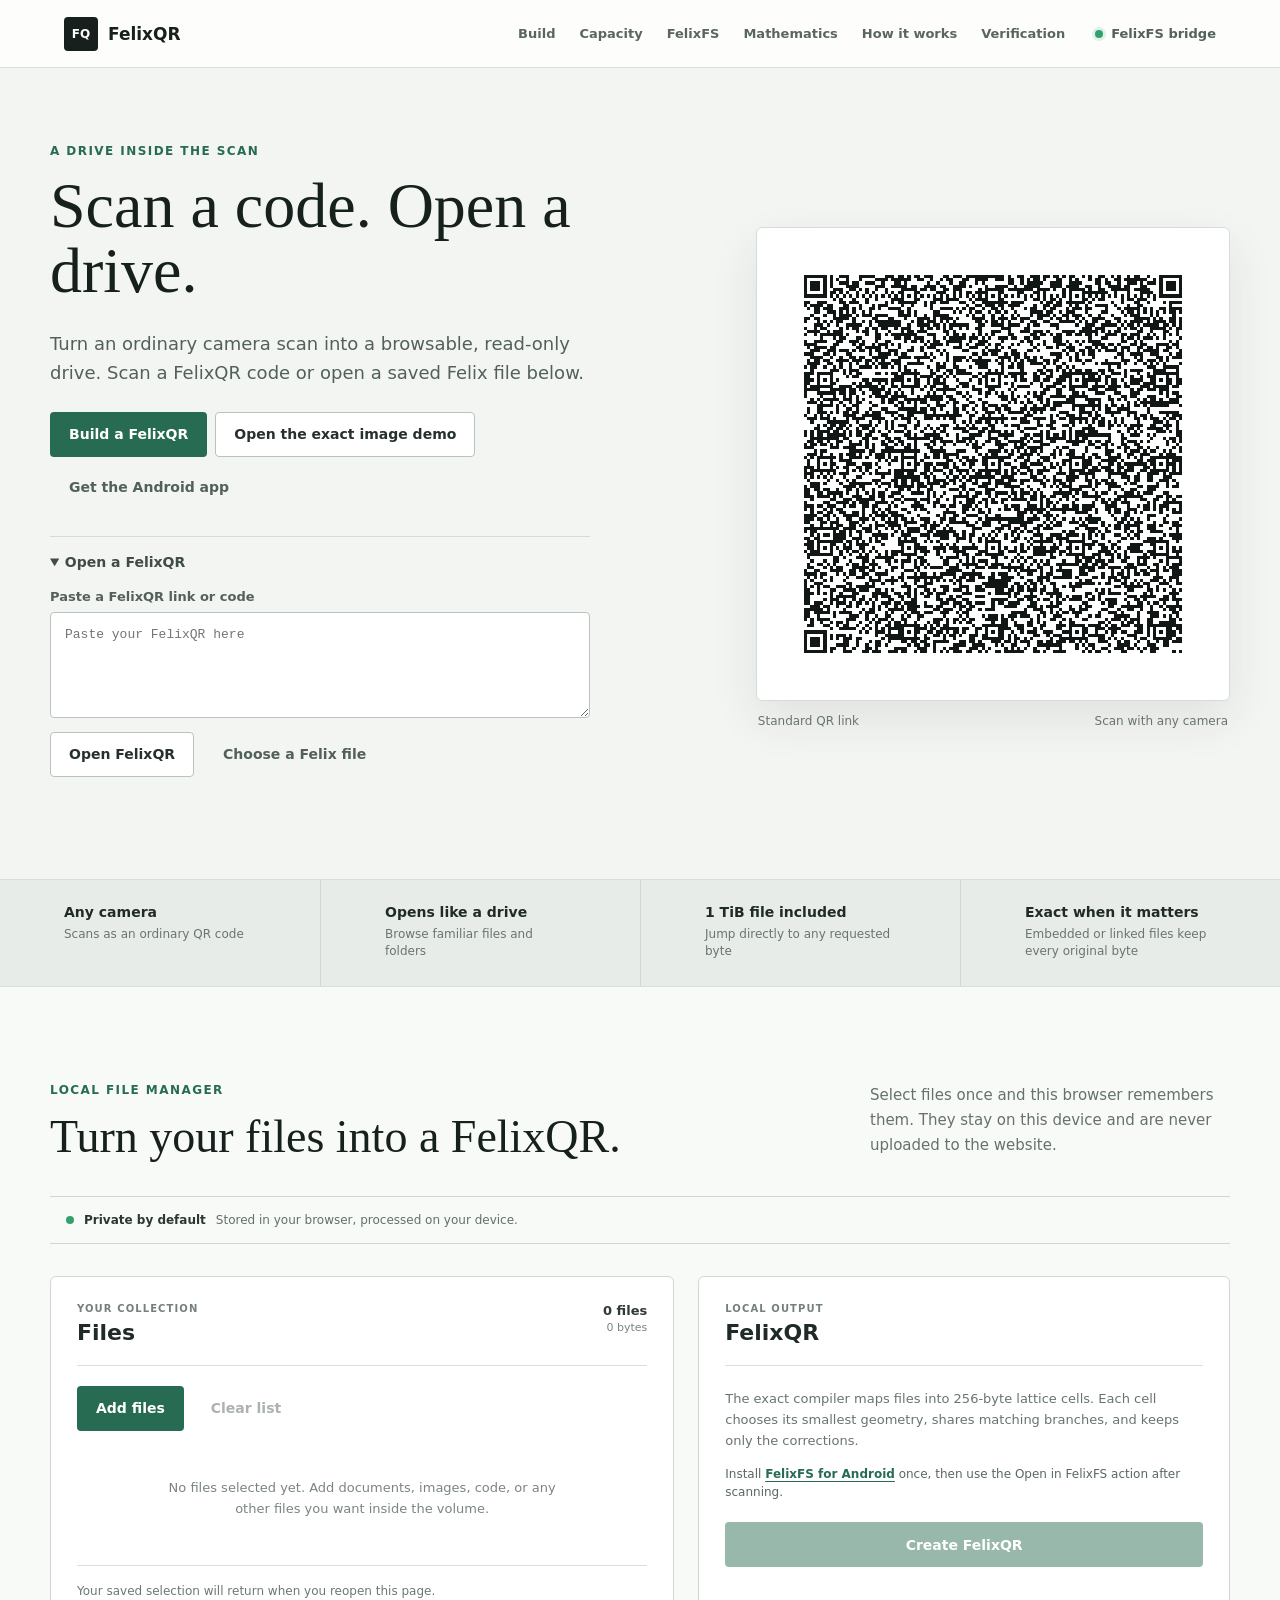
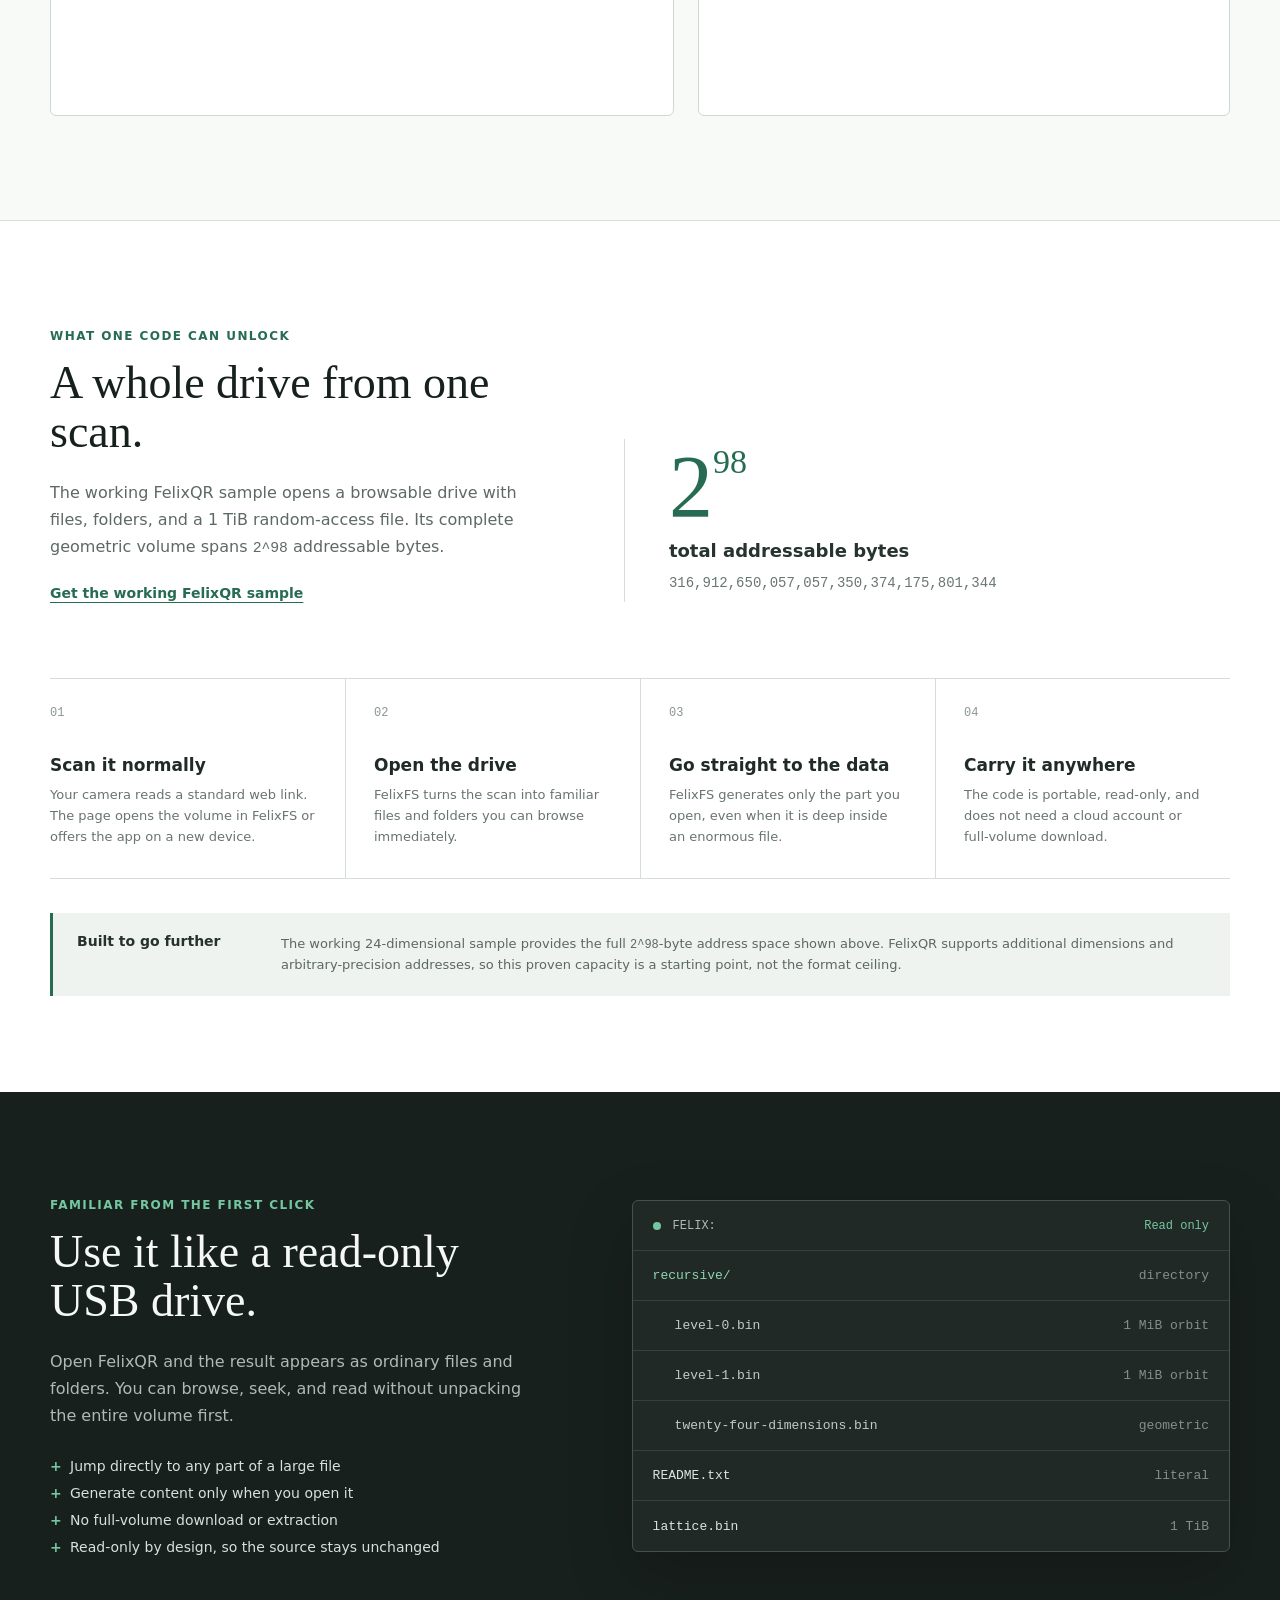
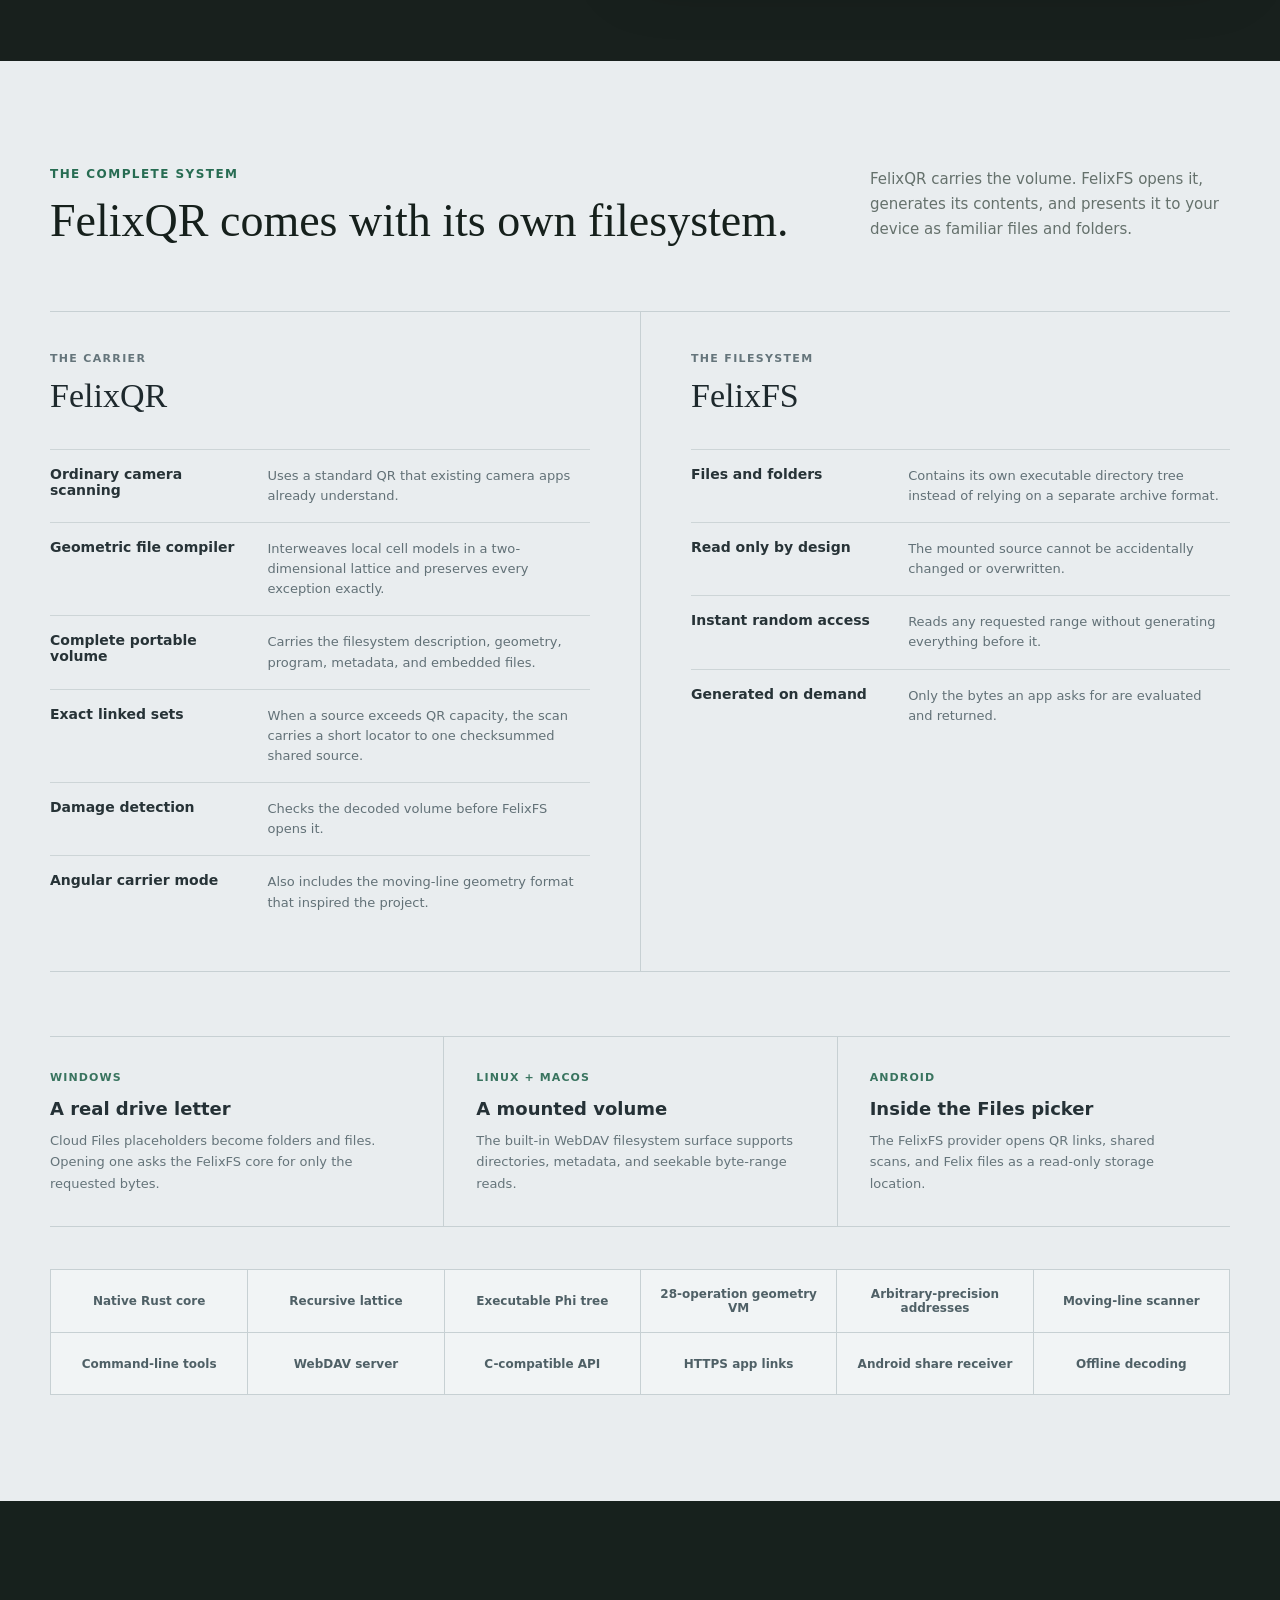
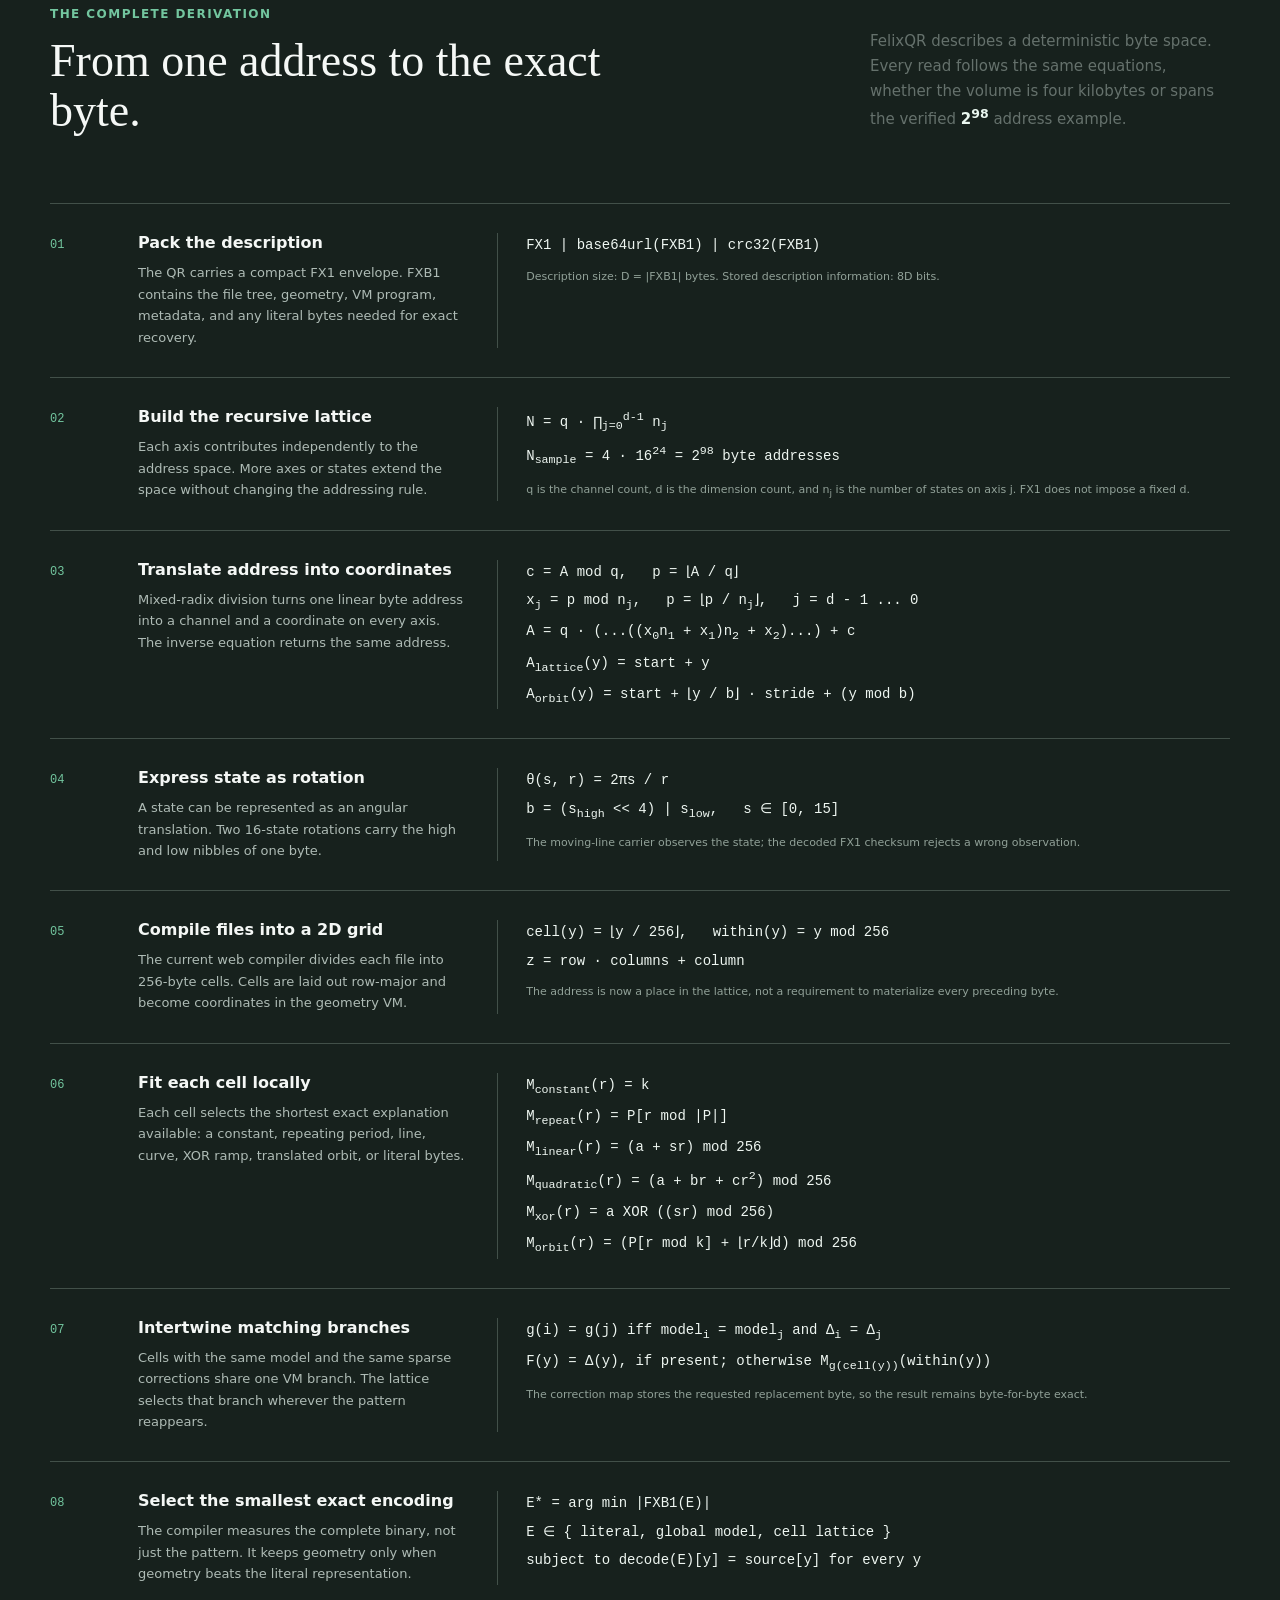
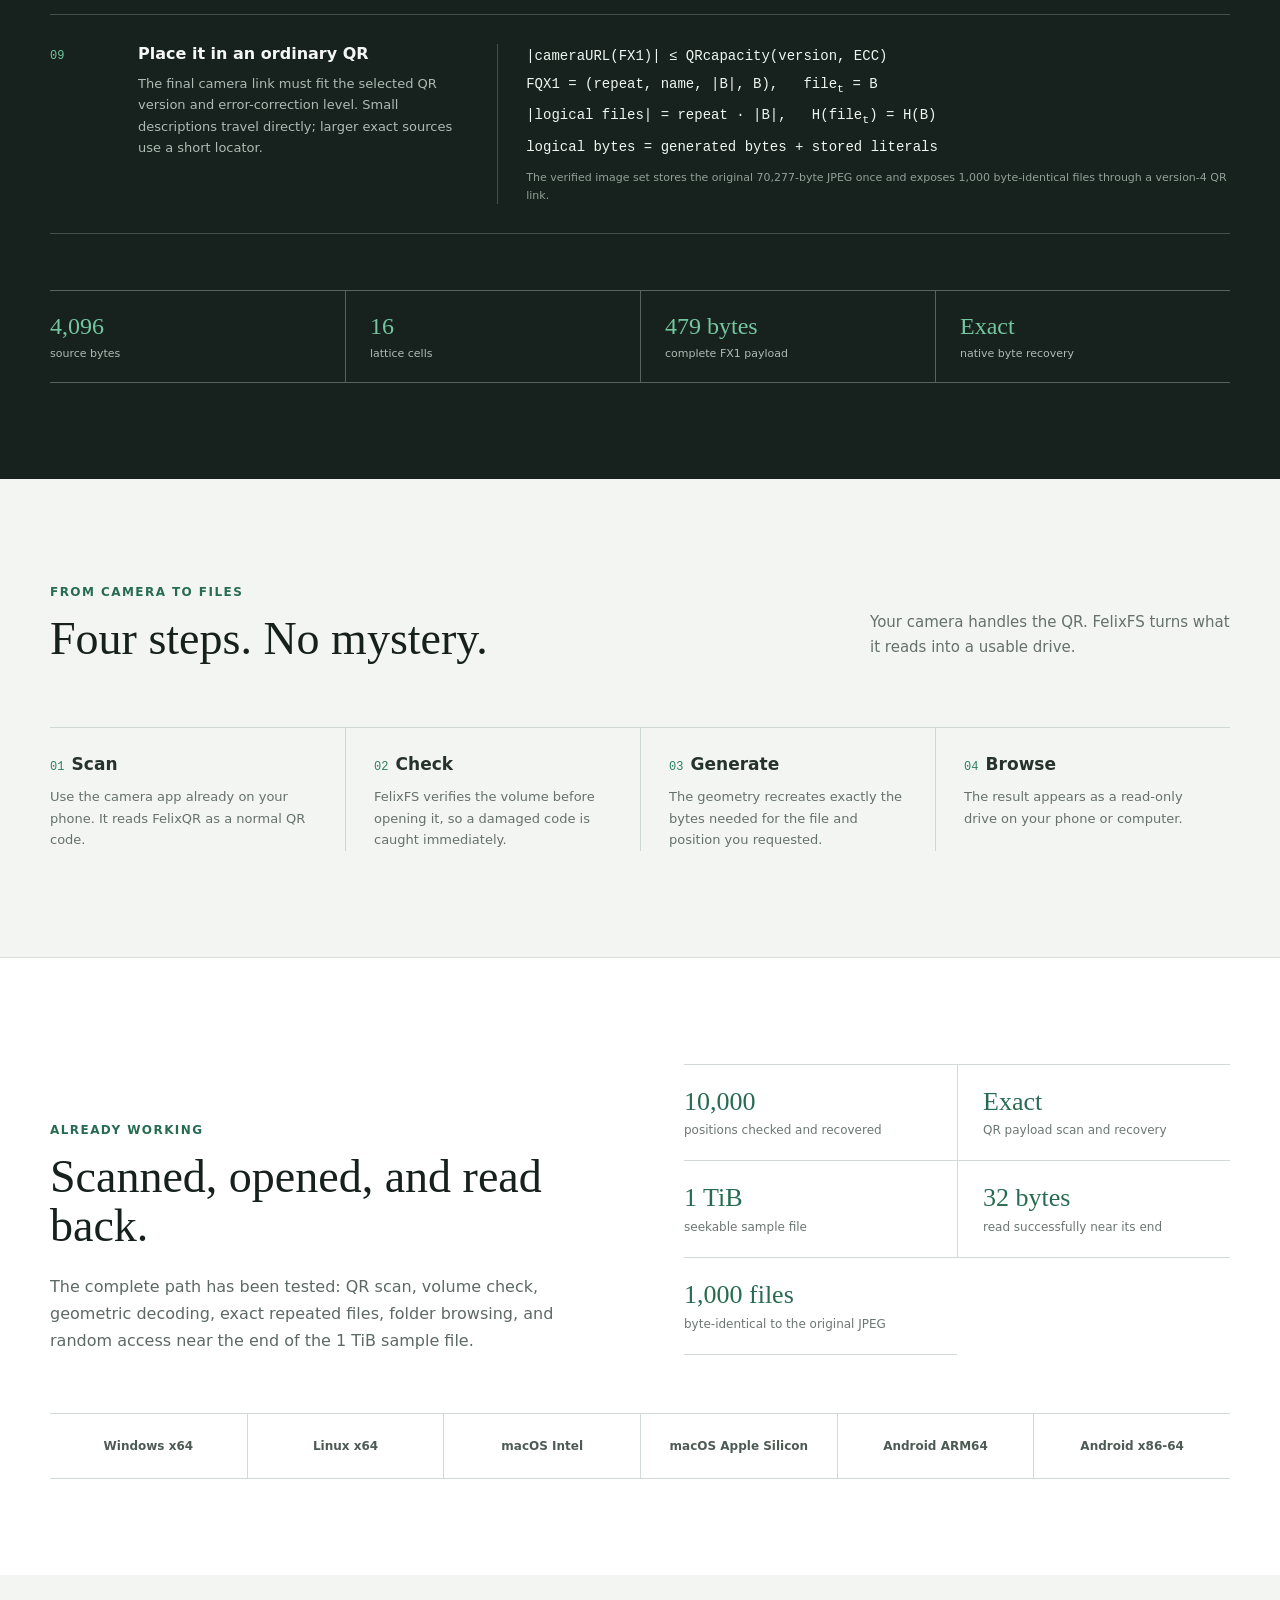
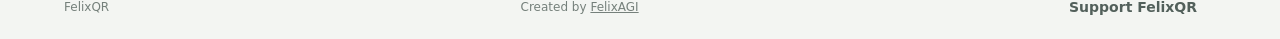
==== open/index.html @ 57d0bbc4 "Publish FelixQR site" ====
<!doctype html>
<html lang="en">
<head>
  <meta charset="utf-8">
  <meta name="viewport" content="width=device-width,initial-scale=1">
  <meta name="theme-color" content="#f3f5f2">
  <meta name="felix-phone-base" content="https://felixagi.github.io/open/">
  <title>FelixQR | Scan a code. Open a drive.</title>
  <link rel="stylesheet" href="style.css?v=9">
</head>
<body>
  <header class="topbar">
    <a class="brand" href="./" aria-label="FelixQR home">
      <span class="brand-mark" aria-hidden="true">FQ</span>
      <span>FelixQR</span>
    </a>
    <div class="topbar-actions">
      <nav class="site-nav" aria-label="Site sections">
        <a href="#builder" data-scroll="builder">Build</a>
        <a href="#capacity" data-scroll="capacity">Capacity</a>
        <a href="#felixfs" data-scroll="felixfs">FelixFS</a>
        <a href="#mathematics" data-scroll="mathematics">Mathematics</a>
        <a href="#architecture" data-scroll="architecture">How it works</a>
        <a href="#verification" data-scroll="verification">Verification</a>
      </nav>
      <span class="bridge-state"><span aria-hidden="true"></span>FelixFS bridge</span>
    </div>
  </header>

  <main>
    <section class="workspace" aria-labelledby="page-title">
      <div class="content">
        <p class="eyebrow">A drive inside the scan</p>
        <h1 id="page-title">Scan a code. Open a drive.</h1>
        <p class="lede" id="status" aria-live="polite">Checking this link for FelixQR data...</p>

        <div class="hero-actions">
          <a class="button primary" href="#builder" data-scroll="builder">Build a FelixQR</a>
          <a class="button secondary" href="image/?set=owo-1000.fqx">Open the exact image demo</a>
          <a class="button tertiary" href="FelixFS-Android.apk" download>Get the Android app</a>
        </div>

        <dl class="metadata" id="metadata" hidden>
          <div><dt>Type</dt><dd>FelixQR volume</dd></div>
          <div><dt>Code size</dt><dd id="payload-size">0 bytes</dd></div>
          <div><dt>Privacy</dt><dd>Stays on device</dd></div>
        </dl>

        <nav class="actions" id="actions" hidden aria-label="FelixQR actions">
          <a class="button primary" id="open-app" href="">Open in FelixFS</a>
          <a class="button secondary" href="FelixFS-Android.apk" download>Install FelixFS</a>
          <a class="button secondary" id="download" href="">Save Felix file</a>
        </nav>

        <details class="manual" id="manual">
          <summary>Open a FelixQR</summary>
          <form id="payload-form">
            <label for="payload-input">Paste a FelixQR link or code</label>
            <textarea id="payload-input" rows="4" spellcheck="false" autocomplete="off" placeholder="Paste your FelixQR here"></textarea>
            <div class="form-actions">
              <button class="button secondary" type="submit">Open FelixQR</button>
              <label class="file-button button tertiary" for="payload-file">Choose a Felix file</label>
              <input id="payload-file" type="file" accept=".fx1,text/plain">
            </div>
            <p class="form-message" id="form-message" aria-live="polite"></p>
          </form>
        </details>
      </div>

      <figure class="carrier">
        <div class="qr-frame">
          <img src="felix-qr.png?v=4" width="720" height="720" alt="A standard QR code carrying a FelixQR volume link">
        </div>
        <figcaption>
          <span>Standard QR link</span>
          <span>Scan with any camera</span>
        </figcaption>
      </figure>
    </section>

    <section class="facts" aria-label="FelixQR capabilities">
      <div><strong>Any camera</strong><span>Scans as an ordinary QR code</span></div>
      <div><strong>Opens like a drive</strong><span>Browse familiar files and folders</span></div>
      <div><strong>1 TiB file included</strong><span>Jump directly to any requested byte</span></div>
      <div><strong>Exact when it matters</strong><span>Embedded or linked files keep every original byte</span></div>
    </section>

    <section class="builder" id="builder" aria-labelledby="builder-title">
      <div class="section-inner">
        <div class="section-heading builder-heading">
          <div>
            <p class="eyebrow">Local file manager</p>
            <h2 id="builder-title">Turn your files into a FelixQR.</h2>
          </div>
          <p>Select files once and this browser remembers them. They stay on this device and are never uploaded to the website.</p>
        </div>

        <div class="local-notice"><span aria-hidden="true"></span><strong>Private by default</strong><span>Stored in your browser, processed on your device.</span></div>

        <div class="builder-grid">
          <section class="file-manager" aria-labelledby="files-title">
            <header class="tool-header">
              <div>
                <p class="tool-label">Your collection</p>
                <h3 id="files-title">Files</h3>
              </div>
              <div class="file-summary"><strong id="file-count">0 files</strong><span id="file-total">0 bytes</span></div>
            </header>

            <div class="manager-actions">
              <label class="button primary" for="builder-files">Add files</label>
              <input id="builder-files" type="file" multiple>
              <button class="button tertiary" id="clear-files" type="button" disabled>Clear list</button>
            </div>

            <p class="files-empty" id="files-empty">No files selected yet. Add documents, images, code, or any other files you want inside the volume.</p>
            <ul class="managed-files" id="managed-files" aria-live="polite"></ul>
            <p class="builder-message" id="builder-message" aria-live="polite">Your saved selection will return when you reopen this page.</p>
          </section>

          <section class="builder-output" aria-labelledby="output-title">
            <header class="tool-header">
              <div>
                <p class="tool-label">Local output</p>
                <h3 id="output-title">FelixQR</h3>
              </div>
            </header>
            <p class="output-intro">The exact compiler maps files into 256-byte lattice cells. Each cell chooses its smallest geometry, shares matching branches, and keeps only the corrections.</p>
            <p class="app-requirement">Install <a href="FelixFS-Android.apk" download>FelixFS for Android</a> once, then use the Open in FelixFS action after scanning.</p>
            <button class="button primary build-button" id="build-felixqr" type="button" disabled>Create FelixQR</button>

            <div class="builder-result" id="builder-result" hidden>
              <canvas id="built-qr" width="520" height="520" hidden aria-label="Generated FelixQR code"></canvas>
              <p id="result-message"></p>
              <dl>
                <div><dt>Felix file</dt><dd id="result-size">0 bytes</dd></div>
                <div><dt>Files</dt><dd id="result-files">0</dd></div>
                <div><dt>Compiler</dt><dd id="result-encoding">Exact</dd></div>
                <div><dt>Reduced</dt><dd id="result-savings">0 bytes</dd></div>
              </dl>
              <div class="result-actions">
                <a class="button primary" id="open-built-app" href="">Open in FelixFS</a>
                <a class="button secondary" id="download-built-fx1" href="">Save Felix file</a>
                <button class="button tertiary" id="copy-built-link" type="button" hidden>Copy FelixQR link</button>
                <a class="button secondary" id="download-built-qr" aria-disabled="true">Save QR as PNG</a>
              </div>
            </div>
          </section>
        </div>
      </div>
    </section>

    <section class="capacity" id="capacity" aria-labelledby="capacity-title">
      <div class="section-inner capacity-grid">
        <div class="section-intro">
          <p class="eyebrow">What one code can unlock</p>
          <h2 id="capacity-title">A whole drive from one scan.</h2>
          <p>The working FelixQR sample opens a browsable drive with files, folders, and a 1 TiB random-access file. Its complete geometric volume spans <code>2^98</code> addressable bytes.</p>
          <a class="text-link" href="felix-sample.fx1" download>Get the working FelixQR sample</a>
        </div>
        <div class="capacity-readout" aria-label="FelixQR verified total addressable capacity">
          <span class="power">2<sup>98</sup></span>
          <span class="capacity-label">total addressable bytes</span>
          <output>316,912,650,057,057,350,374,175,801,344</output>
        </div>
      </div>

      <div class="section-inner pipeline" aria-label="FelixQR capacity pipeline">
        <div>
          <span class="step">01</span>
          <strong>Scan it normally</strong>
          <p>Your camera reads a standard web link. The page opens the volume in FelixFS or offers the app on a new device.</p>
        </div>
        <div>
          <span class="step">02</span>
          <strong>Open the drive</strong>
          <p>FelixFS turns the scan into familiar files and folders you can browse immediately.</p>
        </div>
        <div>
          <span class="step">03</span>
          <strong>Go straight to the data</strong>
          <p>FelixFS generates only the part you open, even when it is deep inside an enormous file.</p>
        </div>
        <div>
          <span class="step">04</span>
          <strong>Carry it anywhere</strong>
          <p>The code is portable, read-only, and does not need a cloud account or full-volume download.</p>
        </div>
      </div>

      <aside class="capacity-note section-inner">
        <strong>Built to go further</strong>
        <p>The working 24-dimensional sample provides the full <code>2^98</code>-byte address space shown above. FelixQR supports additional dimensions and arbitrary-precision addresses, so this proven capacity is a starting point, not the format ceiling.</p>
      </aside>
    </section>

    <section class="volume-showcase" aria-labelledby="volume-title">
      <div class="section-inner volume-grid">
        <div>
          <p class="eyebrow light">Familiar from the first click</p>
          <h2 id="volume-title">Use it like a read-only USB drive.</h2>
          <p>Open FelixQR and the result appears as ordinary files and folders. You can browse, seek, and read without unpacking the entire volume first.</p>
          <ul class="feature-list">
            <li>Jump directly to any part of a large file</li>
            <li>Generate content only when you open it</li>
            <li>No full-volume download or extraction</li>
            <li>Read-only by design, so the source stays unchanged</li>
          </ul>
        </div>
        <div class="file-browser" aria-label="Verified FelixFS sample directory">
          <div class="file-browser-bar"><span></span><span>FELIX:</span><span>Read only</span></div>
          <div class="file-row directory"><span>recursive/</span><small>directory</small></div>
          <div class="file-row nested"><span>level-0.bin</span><small>1 MiB orbit</small></div>
          <div class="file-row nested"><span>level-1.bin</span><small>1 MiB orbit</small></div>
          <div class="file-row nested"><span>twenty-four-dimensions.bin</span><small>geometric</small></div>
          <div class="file-row"><span>README.txt</span><small>literal</small></div>
          <div class="file-row"><span>lattice.bin</span><small>1 TiB</small></div>
        </div>
      </div>
    </section>

    <section class="system" id="felixfs" aria-labelledby="system-title">
      <div class="section-inner">
        <div class="section-heading system-heading">
          <div>
            <p class="eyebrow">The complete system</p>
            <h2 id="system-title">FelixQR comes with its own filesystem.</h2>
          </div>
          <p>FelixQR carries the volume. FelixFS opens it, generates its contents, and presents it to your device as familiar files and folders.</p>
        </div>

        <div class="system-pair">
          <section aria-labelledby="carrier-title">
            <p class="system-label">The carrier</p>
            <h3 id="carrier-title">FelixQR</h3>
            <ul>
              <li><strong>Ordinary camera scanning</strong><span>Uses a standard QR that existing camera apps already understand.</span></li>
              <li><strong>Geometric file compiler</strong><span>Interweaves local cell models in a two-dimensional lattice and preserves every exception exactly.</span></li>
              <li><strong>Complete portable volume</strong><span>Carries the filesystem description, geometry, program, metadata, and embedded files.</span></li>
              <li><strong>Exact linked sets</strong><span>When a source exceeds QR capacity, the scan carries a short locator to one checksummed shared source.</span></li>
              <li><strong>Damage detection</strong><span>Checks the decoded volume before FelixFS opens it.</span></li>
              <li><strong>Angular carrier mode</strong><span>Also includes the moving-line geometry format that inspired the project.</span></li>
            </ul>
          </section>
          <section aria-labelledby="filesystem-title">
            <p class="system-label">The filesystem</p>
            <h3 id="filesystem-title">FelixFS</h3>
            <ul>
              <li><strong>Files and folders</strong><span>Contains its own executable directory tree instead of relying on a separate archive format.</span></li>
              <li><strong>Read only by design</strong><span>The mounted source cannot be accidentally changed or overwritten.</span></li>
              <li><strong>Instant random access</strong><span>Reads any requested range without generating everything before it.</span></li>
              <li><strong>Generated on demand</strong><span>Only the bytes an app asks for are evaluated and returned.</span></li>
            </ul>
          </section>
        </div>

        <div class="platform-detail" aria-label="FelixFS platform integration">
          <article>
            <span>Windows</span>
            <h3>A real drive letter</h3>
            <p>Cloud Files placeholders become folders and files. Opening one asks the FelixFS core for only the requested bytes.</p>
          </article>
          <article>
            <span>Linux + macOS</span>
            <h3>A mounted volume</h3>
            <p>The built-in WebDAV filesystem surface supports directories, metadata, and seekable byte-range reads.</p>
          </article>
          <article>
            <span>Android</span>
            <h3>Inside the Files picker</h3>
            <p>The FelixFS provider opens QR links, shared scans, and Felix files as a read-only storage location.</p>
          </article>
        </div>

        <div class="included-strip" aria-label="Additional included features">
          <span>Native Rust core</span>
          <span>Recursive lattice</span>
          <span>Executable Phi tree</span>
          <span>28-operation geometry VM</span>
          <span>Arbitrary-precision addresses</span>
          <span>Moving-line scanner</span>
          <span>Command-line tools</span>
          <span>WebDAV server</span>
          <span>C-compatible API</span>
          <span>HTTPS app links</span>
          <span>Android share receiver</span>
          <span>Offline decoding</span>
        </div>
      </div>
    </section>

    <section class="mathematics" id="mathematics" aria-labelledby="mathematics-title">
      <div class="section-inner">
        <div class="section-heading math-heading">
          <div>
            <p class="eyebrow">The complete derivation</p>
            <h2 id="mathematics-title">From one address to the exact byte.</h2>
          </div>
          <p>FelixQR describes a deterministic byte space. Every read follows the same equations, whether the volume is four kilobytes or spans the verified <strong>2<sup>98</sup></strong> address example.</p>
        </div>

        <ol class="math-sequence">
          <li class="math-step">
            <span class="math-index">01</span>
            <div class="math-copy">
              <h3>Pack the description</h3>
              <p>The QR carries a compact FX1 envelope. FXB1 contains the file tree, geometry, VM program, metadata, and any literal bytes needed for exact recovery.</p>
            </div>
            <div class="equation" aria-label="FX1 envelope equation">
              <code>FX1 | base64url(FXB1) | crc32(FXB1)</code>
              <small>Description size: D = |FXB1| bytes. Stored description information: 8D bits.</small>
            </div>
          </li>

          <li class="math-step">
            <span class="math-index">02</span>
            <div class="math-copy">
              <h3>Build the recursive lattice</h3>
              <p>Each axis contributes independently to the address space. More axes or states extend the space without changing the addressing rule.</p>
            </div>
            <div class="equation" aria-label="Recursive lattice capacity equations">
              <code>N = q &middot; &prod;<sub>j=0</sub><sup>d-1</sup> n<sub>j</sub></code>
              <code>N<sub>sample</sub> = 4 &middot; 16<sup>24</sup> = 2<sup>98</sup> byte addresses</code>
              <small>q is the channel count, d is the dimension count, and n<sub>j</sub> is the number of states on axis j. FX1 does not impose a fixed d.</small>
            </div>
          </li>

          <li class="math-step">
            <span class="math-index">03</span>
            <div class="math-copy">
              <h3>Translate address into coordinates</h3>
              <p>Mixed-radix division turns one linear byte address into a channel and a coordinate on every axis. The inverse equation returns the same address.</p>
            </div>
            <div class="equation" aria-label="Mixed radix address equations">
              <code>c = A mod q, &nbsp; p = &lfloor;A / q&rfloor;</code>
              <code>x<sub>j</sub> = p mod n<sub>j</sub>, &nbsp; p = &lfloor;p / n<sub>j</sub>&rfloor;, &nbsp; j = d - 1 ... 0</code>
              <code>A = q &middot; (...((x<sub>0</sub>n<sub>1</sub> + x<sub>1</sub>)n<sub>2</sub> + x<sub>2</sub>)...) + c</code>
              <code>A<sub>lattice</sub>(y) = start + y</code>
              <code>A<sub>orbit</sub>(y) = start + &lfloor;y / b&rfloor; &middot; stride + (y mod b)</code>
            </div>
          </li>

          <li class="math-step">
            <span class="math-index">04</span>
            <div class="math-copy">
              <h3>Express state as rotation</h3>
              <p>A state can be represented as an angular translation. Two 16-state rotations carry the high and low nibbles of one byte.</p>
            </div>
            <div class="equation" aria-label="Angular translation equations">
              <code>&theta;(s, r) = 2&pi;s / r</code>
              <code>b = (s<sub>high</sub> &lt;&lt; 4) | s<sub>low</sub>, &nbsp; s &isin; [0, 15]</code>
              <small>The moving-line carrier observes the state; the decoded FX1 checksum rejects a wrong observation.</small>
            </div>
          </li>

          <li class="math-step">
            <span class="math-index">05</span>
            <div class="math-copy">
              <h3>Compile files into a 2D grid</h3>
              <p>The current web compiler divides each file into 256-byte cells. Cells are laid out row-major and become coordinates in the geometry VM.</p>
            </div>
            <div class="equation" aria-label="Two dimensional file lattice equations">
              <code>cell(y) = &lfloor;y / 256&rfloor;, &nbsp; within(y) = y mod 256</code>
              <code>z = row &middot; columns + column</code>
              <small>The address is now a place in the lattice, not a requirement to materialize every preceding byte.</small>
            </div>
          </li>

          <li class="math-step">
            <span class="math-index">06</span>
            <div class="math-copy">
              <h3>Fit each cell locally</h3>
              <p>Each cell selects the shortest exact explanation available: a constant, repeating period, line, curve, XOR ramp, translated orbit, or literal bytes.</p>
            </div>
            <div class="equation" aria-label="Local byte model equations">
              <code>M<sub>constant</sub>(r) = k</code>
              <code>M<sub>repeat</sub>(r) = P[r mod |P|]</code>
              <code>M<sub>linear</sub>(r) = (a + sr) mod 256</code>
              <code>M<sub>quadratic</sub>(r) = (a + br + cr<sup>2</sup>) mod 256</code>
              <code>M<sub>xor</sub>(r) = a XOR ((sr) mod 256)</code>
              <code>M<sub>orbit</sub>(r) = (P[r mod k] + &lfloor;r/k&rfloor;d) mod 256</code>
            </div>
          </li>

          <li class="math-step">
            <span class="math-index">07</span>
            <div class="math-copy">
              <h3>Intertwine matching branches</h3>
              <p>Cells with the same model and the same sparse corrections share one VM branch. The lattice selects that branch wherever the pattern reappears.</p>
            </div>
            <div class="equation" aria-label="Branch sharing and correction equations">
              <code>g(i) = g(j) iff model<sub>i</sub> = model<sub>j</sub> and &Delta;<sub>i</sub> = &Delta;<sub>j</sub></code>
              <code>F(y) = &Delta;(y), if present; otherwise M<sub>g(cell(y))</sub>(within(y))</code>
              <small>The correction map stores the requested replacement byte, so the result remains byte-for-byte exact.</small>
            </div>
          </li>

          <li class="math-step">
            <span class="math-index">08</span>
            <div class="math-copy">
              <h3>Select the smallest exact encoding</h3>
              <p>The compiler measures the complete binary, not just the pattern. It keeps geometry only when geometry beats the literal representation.</p>
            </div>
            <div class="equation" aria-label="Encoding optimization equation">
              <code>E* = arg min |FXB1(E)|</code>
              <code>E &isin; { literal, global model, cell lattice }</code>
              <code>subject to decode(E)[y] = source[y] for every y</code>
            </div>
          </li>

          <li class="math-step">
            <span class="math-index">09</span>
            <div class="math-copy">
              <h3>Place it in an ordinary QR</h3>
              <p>The final camera link must fit the selected QR version and error-correction level. Small descriptions travel directly; larger exact sources use a short locator.</p>
            </div>
            <div class="equation" aria-label="QR fit equation">
              <code>|cameraURL(FX1)| &le; QRcapacity(version, ECC)</code>
              <code>FQX1 = (repeat, name, |B|, B), &nbsp; file<sub>t</sub> = B</code>
              <code>|logical files| = repeat &middot; |B|, &nbsp; H(file<sub>t</sub>) = H(B)</code>
              <code>logical bytes = generated bytes + stored literals</code>
              <small>The verified image set stores the original 70,277-byte JPEG once and exposes 1,000 byte-identical files through a version-4 QR link.</small>
            </div>
          </li>
        </ol>

        <dl class="math-proof" aria-label="Verified compiler example">
          <div><dt>4,096</dt><dd>source bytes</dd></div>
          <div><dt>16</dt><dd>lattice cells</dd></div>
          <div><dt>479 bytes</dt><dd>complete FX1 payload</dd></div>
          <div><dt>Exact</dt><dd>native byte recovery</dd></div>
        </dl>
      </div>
    </section>

    <section class="architecture" id="architecture" aria-labelledby="architecture-title">
      <div class="section-inner">
        <div class="section-heading">
          <div>
            <p class="eyebrow">From camera to files</p>
            <h2 id="architecture-title">Four steps. No mystery.</h2>
          </div>
          <p>Your camera handles the QR. FelixFS turns what it reads into a usable drive.</p>
        </div>
        <ol class="stage-list">
          <li><span>Scan</span><p>Use the camera app already on your phone. It reads FelixQR as a normal QR code.</p></li>
          <li><span>Check</span><p>FelixFS verifies the volume before opening it, so a damaged code is caught immediately.</p></li>
          <li><span>Generate</span><p>The geometry recreates exactly the bytes needed for the file and position you requested.</p></li>
          <li><span>Browse</span><p>The result appears as a read-only drive on your phone or computer.</p></li>
        </ol>
      </div>
    </section>

    <section class="verification" id="verification" aria-labelledby="verification-title">
      <div class="section-inner verification-grid">
        <div class="section-intro">
          <p class="eyebrow">Already working</p>
          <h2 id="verification-title">Scanned, opened, and read back.</h2>
          <p>The complete path has been tested: QR scan, volume check, geometric decoding, exact repeated files, folder browsing, and random access near the end of the 1 TiB sample file.</p>
        </div>
        <dl class="verification-stats">
          <div><dt>10,000</dt><dd>positions checked and recovered</dd></div>
          <div><dt>Exact</dt><dd>QR payload scan and recovery</dd></div>
          <div><dt>1 TiB</dt><dd>seekable sample file</dd></div>
          <div><dt>32 bytes</dt><dd>read successfully near its end</dd></div>
          <div><dt>1,000 files</dt><dd>byte-identical to the original JPEG</dd></div>
        </dl>
      </div>
      <div class="section-inner platforms" aria-label="Built platforms">
        <span>Windows x64</span>
        <span>Linux x64</span>
        <span>macOS Intel</span>
        <span>macOS Apple Silicon</span>
        <span>Android ARM64</span>
        <span>Android x86-64</span>
      </div>
    </section>
  </main>

  <footer>
    <span>FelixQR</span>
    <span>Created by <a href="https://github.com/FelixAGI">FelixAGI</a></span>
    <a class="button tertiary" href="https://ko-fi.com/rammibean" target="_blank" rel="noopener noreferrer">Support FelixQR</a>
  </footer>

  <script src="link.js?v=4"></script>
  <script src="qrcode.bundle.js?v=4"></script>
  <script src="felix-builder-core.js?v=9"></script>
  <script src="app.js?v=4"></script>
  <script src="file-manager.js?v=8"></script>
</body>
</html>
---- open/style.css ----
:root {
  color-scheme: light;
  font-family: Inter, ui-sans-serif, system-ui, -apple-system, BlinkMacSystemFont, "Segoe UI", sans-serif;
  color: #18201d;
  background: #f3f5f2;
  font-synthesis: none;
}

* { box-sizing: border-box; }

body {
  margin: 0;
  min-width: 0;
  min-height: 100vh;
  background: #f3f5f2;
}

a { color: inherit; }

.topbar {
  min-height: 68px;
  padding: 0 5vw;
  display: flex;
  align-items: center;
  justify-content: space-between;
  gap: 24px;
  border-bottom: 1px solid #d8ded9;
  background: rgba(255, 255, 255, .82);
}

.brand {
  display: inline-flex;
  align-items: center;
  gap: 10px;
  color: #18201d;
  font-size: 17px;
  font-weight: 720;
  text-decoration: none;
}

.brand-mark {
  width: 34px;
  height: 34px;
  display: grid;
  place-items: center;
  border-radius: 4px;
  background: #18201d;
  color: #fff;
  font-size: 12px;
  letter-spacing: 0;
}

.topbar-actions,
.site-nav {
  display: flex;
  align-items: center;
}

.topbar-actions { gap: 30px; }
.site-nav { gap: 24px; }
.site-nav a {
  color: #596660;
  font-size: 13px;
  font-weight: 650;
  text-decoration: none;
}
.site-nav a:hover { color: #1e2a25; }

.bridge-state {
  display: inline-flex;
  align-items: center;
  gap: 8px;
  color: #53605b;
  font-size: 13px;
  font-weight: 650;
}

.bridge-state > span {
  width: 8px;
  height: 8px;
  border-radius: 50%;
  background: #32a16d;
  box-shadow: 0 0 0 3px #dff1e8;
}

main { min-height: calc(100vh - 132px); }

.workspace {
  width: min(1180px, calc(100% - 48px));
  margin: 0 auto;
  padding: 76px 0 68px;
  display: grid;
  grid-template-columns: minmax(0, 1.12fr) minmax(320px, .88fr);
  align-items: center;
  gap: clamp(52px, 8vw, 112px);
}

.content { max-width: 620px; }

.eyebrow {
  margin: 0 0 15px;
  color: #276c52;
  font-size: 12px;
  font-weight: 760;
  letter-spacing: .12em;
  text-transform: uppercase;
}

h1 {
  max-width: 610px;
  margin: 0;
  color: #16201c;
  font-family: Georgia, "Times New Roman", serif;
  font-size: 64px;
  font-weight: 500;
  line-height: 1.02;
  letter-spacing: 0;
}

h2 {
  margin: 0;
  color: #16201c;
  font-family: Georgia, "Times New Roman", serif;
  font-size: 46px;
  font-weight: 500;
  line-height: 1.08;
  letter-spacing: 0;
}

.lede {
  max-width: 540px;
  margin: 25px 0 0;
  color: #52605b;
  font-size: 18px;
  line-height: 1.65;
}

.lede.error { color: #9b3d36; }
.hero-actions { margin-top: 24px; display: flex; flex-wrap: wrap; gap: 8px; }

.metadata {
  max-width: 540px;
  margin: 30px 0 0;
  padding: 18px 0;
  display: grid;
  grid-template-columns: repeat(3, 1fr);
  border-top: 1px solid #d4dbd6;
  border-bottom: 1px solid #d4dbd6;
}

.metadata div { min-width: 0; }
.metadata div + div { padding-left: 18px; border-left: 1px solid #d4dbd6; }
.metadata dt { margin-bottom: 4px; color: #74807b; font-size: 11px; font-weight: 720; text-transform: uppercase; }
.metadata dd { margin: 0; overflow-wrap: anywhere; color: #1f2925; font-size: 14px; font-weight: 680; }

.actions,
.form-actions {
  display: flex;
  flex-wrap: wrap;
  gap: 10px;
}

.actions { margin-top: 26px; }

.button {
  min-height: 45px;
  padding: 0 18px;
  display: inline-flex;
  align-items: center;
  justify-content: center;
  border: 1px solid transparent;
  border-radius: 4px;
  font: inherit;
  font-size: 14px;
  font-weight: 700;
  text-decoration: none;
  cursor: pointer;
}

.button.primary { background: #276c52; color: #fff; }
.button.primary:hover { background: #205b45; }
.button.secondary { border-color: #b9c3bc; background: #fff; color: #26312d; }
.button.secondary:hover { border-color: #7e8b84; }
.button.tertiary { border-color: transparent; background: transparent; color: #52605b; }
.button.tertiary:hover { background: #e7ebe7; }

.button:focus-visible,
summary:focus-visible,
textarea:focus-visible,
.brand:focus-visible {
  outline: 3px solid rgba(74, 126, 232, .42);
  outline-offset: 3px;
}

.manual {
  max-width: 540px;
  margin-top: 26px;
  border-top: 1px solid #d4dbd6;
}

.manual summary {
  padding: 17px 0;
  color: #3f4c47;
  font-size: 14px;
  font-weight: 700;
  cursor: pointer;
}

.manual form { padding: 2px 0 4px; }
.manual label:not(.file-button) { display: block; margin-bottom: 8px; color: #53605b; font-size: 13px; font-weight: 650; }

textarea {
  width: 100%;
  min-height: 106px;
  resize: vertical;
  padding: 12px 14px;
  border: 1px solid #b9c3bc;
  border-radius: 4px;
  background: #fff;
  color: #1b2521;
  font: 13px/1.5 ui-monospace, SFMono-Regular, Consolas, monospace;
}

.form-actions { margin-top: 10px; }
#payload-file,
#builder-files { position: absolute; width: 1px; height: 1px; overflow: hidden; clip: rect(0, 0, 0, 0); }
.form-message { min-height: 21px; margin: 9px 0 0; color: #9b3d36; font-size: 13px; }

.carrier { margin: 0; min-width: 0; }

.qr-frame {
  aspect-ratio: 1;
  padding: clamp(20px, 3vw, 34px);
  border: 1px solid #d5dcd7;
  border-radius: 6px;
  background: #fff;
  box-shadow: 0 18px 48px rgba(31, 46, 39, .09);
}

.qr-frame img { width: 100%; height: 100%; display: block; object-fit: contain; image-rendering: pixelated; }

figcaption {
  padding: 13px 2px 0;
  display: flex;
  justify-content: space-between;
  gap: 16px;
  color: #68746f;
  font-size: 12px;
}

.facts {
  display: grid;
  grid-template-columns: repeat(4, 1fr);
  border-top: 1px solid #d8ded9;
  border-bottom: 1px solid #d8ded9;
  background: #e8ece8;
}

.facts div { min-height: 106px; padding: 24px 5vw; }
.facts div + div { border-left: 1px solid #d1d8d3; }
.facts strong, .facts span { display: block; }
.facts strong { margin-bottom: 6px; color: #202b27; font-size: 14px; }
.facts span { color: #69756f; font-size: 12px; line-height: 1.45; }

.builder {
  padding: 96px 0 104px;
  border-bottom: 1px solid #d8ded9;
  background: #f8faf8;
}

.builder-heading { margin-bottom: 34px; }

.local-notice {
  min-height: 48px;
  padding: 0 16px;
  display: flex;
  align-items: center;
  gap: 10px;
  border-top: 1px solid #cfd8d2;
  border-bottom: 1px solid #cfd8d2;
  color: #617069;
  font-size: 12px;
}

.local-notice > span:first-child { width: 8px; height: 8px; flex: 0 0 auto; border-radius: 50%; background: #32a16d; }
.local-notice strong { color: #2b3832; }

.builder-grid {
  margin-top: 32px;
  display: grid;
  grid-template-columns: minmax(0, 1.08fr) minmax(360px, .92fr);
  align-items: start;
  gap: 24px;
}

.file-manager,
.builder-output {
  min-width: 0;
  min-height: 440px;
  padding: 26px;
  border: 1px solid #d0d8d2;
  border-radius: 6px;
  background: #fff;
}

.tool-header {
  display: flex;
  align-items: flex-start;
  justify-content: space-between;
  gap: 20px;
  padding-bottom: 20px;
  border-bottom: 1px solid #d9dfda;
}

.tool-label { margin: 0 0 6px; color: #74817b; font-size: 10px; font-weight: 770; letter-spacing: .11em; text-transform: uppercase; }
.tool-header h3 { margin: 0; color: #202b27; font-size: 22px; }
.file-summary { text-align: right; }
.file-summary strong, .file-summary span { display: block; }
.file-summary strong { color: #2f3b36; font-size: 13px; }
.file-summary span { margin-top: 3px; color: #7a8580; font-size: 11px; }

.manager-actions,
.result-actions { display: flex; flex-wrap: wrap; gap: 8px; }
.manager-actions { margin-top: 20px; }
.files-empty { margin: 46px auto; max-width: 390px; color: #7a8580; font-size: 13px; line-height: 1.65; text-align: center; }
.managed-files { margin: 22px 0 0; padding: 0; max-height: 300px; overflow: auto; border-top: 1px solid #d9dfda; list-style: none; }
.managed-file { min-height: 58px; padding: 9px 4px; display: flex; align-items: center; justify-content: space-between; gap: 20px; border-bottom: 1px solid #e0e5e1; }
.managed-file > span { min-width: 0; }
.managed-file strong, .managed-file small { display: block; overflow: hidden; text-overflow: ellipsis; white-space: nowrap; }
.managed-file strong { color: #2b3732; font-size: 13px; }
.managed-file small { margin-top: 3px; color: #87918c; font-size: 11px; }
.remove-file { padding: 7px; border: 0; background: transparent; color: #8b4b45; font: inherit; font-size: 12px; font-weight: 680; cursor: pointer; }
.remove-file:hover { color: #652d28; }
.builder-message { min-height: 20px; margin: 18px 0 0; color: #6c7872; font-size: 12px; }

.output-intro { margin: 22px 0 0; color: #68746f; font-size: 13px; line-height: 1.65; }
.app-requirement { margin: 13px 0 0; color: #596861; font-size: 12px; line-height: 1.55; }
.app-requirement a { color: #276c52; font-weight: 730; text-underline-offset: 3px; }
.build-button { width: 100%; margin-top: 20px; }
.button:disabled { cursor: not-allowed; opacity: .48; }
.button[aria-disabled="true"] { pointer-events: none; cursor: not-allowed; opacity: .48; }
.builder-result { margin-top: 24px; padding-top: 24px; border-top: 1px solid #d9dfda; }
.builder-result canvas { width: min(100%, 360px); height: auto; margin: 0 auto 20px; display: block; border: 1px solid #d6ddd8; background: #fff; image-rendering: pixelated; }
.builder-result > p { margin: 0; color: #52605a; font-size: 13px; line-height: 1.6; }
.builder-result dl { margin: 18px 0; display: grid; grid-template-columns: repeat(4, 1fr); border-top: 1px solid #d9dfda; border-bottom: 1px solid #d9dfda; }
.builder-result dl div { padding: 13px 0; }
.builder-result dl div + div { padding-left: 18px; border-left: 1px solid #d9dfda; }
.builder-result dt { color: #7b8681; font-size: 10px; font-weight: 730; text-transform: uppercase; }
.builder-result dd { margin: 4px 0 0; color: #26322d; font-size: 13px; font-weight: 700; }

.section-inner {
  width: min(1180px, calc(100% - 48px));
  margin: 0 auto;
}

.capacity {
  padding: 108px 0 96px;
  background: #fff;
}

.capacity-grid {
  display: grid;
  grid-template-columns: minmax(0, .9fr) minmax(0, 1.1fr);
  align-items: end;
  gap: 78px;
}

.section-intro > p:not(.eyebrow) {
  max-width: 560px;
  margin: 22px 0 0;
  color: #5d6964;
  font-size: 16px;
  line-height: 1.7;
}

.text-link {
  display: inline-block;
  margin-top: 25px;
  color: #276c52;
  font-size: 14px;
  font-weight: 750;
  text-underline-offset: 4px;
}

.capacity-readout {
  min-width: 0;
  padding: 8px 0 8px 44px;
  border-left: 1px solid #d5dcd7;
}

.power,
.capacity-label,
.capacity-readout output { display: block; }
.power { color: #276c52; font-family: Georgia, "Times New Roman", serif; font-size: 88px; line-height: .9; }
.power sup { font-size: 34px; vertical-align: top; }
.capacity-label { margin-top: 14px; color: #27332e; font-size: 18px; font-weight: 760; }
.capacity-readout output { margin-top: 12px; overflow-wrap: anywhere; color: #6a7670; font: 14px/1.55 ui-monospace, SFMono-Regular, Consolas, monospace; }

.pipeline {
  margin-top: 76px;
  display: grid;
  grid-template-columns: repeat(4, 1fr);
  border-top: 1px solid #d6ddd8;
  border-bottom: 1px solid #d6ddd8;
}

.pipeline > div {
  min-width: 0;
  padding: 28px 28px 30px 0;
}

.pipeline > div + div { padding-left: 28px; border-left: 1px solid #d6ddd8; }
.pipeline .step { display: block; margin-bottom: 36px; color: #8a9690; font: 12px/1 ui-monospace, SFMono-Regular, Consolas, monospace; }
.pipeline strong { display: block; color: #202b27; font-size: 17px; }
.pipeline p { margin: 10px 0 0; color: #68746f; font-size: 13px; line-height: 1.6; }
code { font: .92em ui-monospace, SFMono-Regular, Consolas, monospace; }

.capacity-note {
  margin-top: 34px;
  padding: 20px 24px;
  display: grid;
  grid-template-columns: 180px 1fr;
  gap: 24px;
  border-left: 3px solid #276c52;
  background: #eef3ef;
}

.capacity-note strong { color: #26322d; font-size: 14px; }
.capacity-note p { margin: 0; color: #5c6863; font-size: 13px; line-height: 1.65; }

.volume-showcase {
  padding: 106px 0;
  background: #18201d;
  color: #dce5df;
}

.volume-grid {
  display: grid;
  grid-template-columns: minmax(0, .9fr) minmax(420px, 1.1fr);
  align-items: center;
  gap: 92px;
}

.eyebrow.light { color: #74c7a0; }
.volume-showcase h2 { color: #f5f8f6; }
.volume-showcase p:not(.eyebrow) { max-width: 520px; margin: 22px 0 0; color: #aebbb4; font-size: 16px; line-height: 1.7; }
.feature-list { margin: 28px 0 0; padding: 0; display: grid; gap: 11px; list-style: none; }
.feature-list li { position: relative; padding-left: 20px; color: #d8e0db; font-size: 14px; }
.feature-list li::before { position: absolute; left: 0; content: "+"; color: #74c7a0; font-weight: 800; }

.file-browser {
  border: 1px solid #46514c;
  border-radius: 6px;
  overflow: hidden;
  background: #202925;
  box-shadow: 0 24px 64px rgba(0, 0, 0, .22);
}

.file-browser-bar,
.file-row {
  min-height: 50px;
  padding: 0 20px;
  display: grid;
  align-items: center;
  border-bottom: 1px solid #36413c;
}

.file-browser-bar { grid-template-columns: 20px 1fr auto; color: #aebbb4; font: 12px ui-monospace, SFMono-Regular, Consolas, monospace; }
.file-browser-bar > span:first-child { width: 8px; height: 8px; border-radius: 50%; background: #74c7a0; }
.file-browser-bar > span:last-child { color: #74c7a0; }
.file-row { grid-template-columns: 1fr auto; gap: 20px; font: 13px ui-monospace, SFMono-Regular, Consolas, monospace; }
.file-row:last-child { border-bottom: 0; }
.file-row small { color: #829088; font: inherit; }
.file-row.directory { color: #8ed5b1; }
.file-row.nested { padding-left: 42px; color: #c1ccc6; }

.system {
  padding: 106px 0;
  background: #e9edef;
}

.system-heading { margin-bottom: 66px; }

.system-pair {
  display: grid;
  grid-template-columns: repeat(2, 1fr);
  border-top: 1px solid #c7d0d3;
  border-bottom: 1px solid #c7d0d3;
}

.system-pair > section { min-width: 0; padding: 40px 50px 42px 0; }
.system-pair > section + section { padding-right: 0; padding-left: 50px; border-left: 1px solid #c7d0d3; }
.system-label { margin: 0 0 12px; color: #65757b; font-size: 11px; font-weight: 760; text-transform: uppercase; letter-spacing: .12em; }
.system-pair h3 { margin: 0; color: #1e292d; font: 34px/1.1 Georgia, "Times New Roman", serif; }
.system-pair ul { margin: 34px 0 0; padding: 0; list-style: none; }
.system-pair li { padding: 16px 0; display: grid; grid-template-columns: minmax(150px, .75fr) minmax(0, 1.25fr); gap: 24px; border-top: 1px solid #cdd5d7; }
.system-pair li strong { color: #273337; font-size: 14px; }
.system-pair li span { color: #627177; font-size: 13px; line-height: 1.55; }

.platform-detail {
  margin-top: 64px;
  display: grid;
  grid-template-columns: repeat(3, 1fr);
  border-top: 1px solid #c7d0d3;
  border-bottom: 1px solid #c7d0d3;
}

.platform-detail article { min-width: 0; padding: 29px 32px 32px 0; }
.platform-detail article + article { padding-left: 32px; border-left: 1px solid #c7d0d3; }
.platform-detail article > span { color: #39745f; font-size: 11px; font-weight: 770; text-transform: uppercase; letter-spacing: .1em; }
.platform-detail h3 { margin: 13px 0 0; color: #253136; font-size: 18px; }
.platform-detail p { margin: 11px 0 0; color: #65747a; font-size: 13px; line-height: 1.65; }

.included-strip {
  margin-top: 42px;
  display: grid;
  grid-template-columns: repeat(6, 1fr);
  border: 1px solid #c7d0d3;
  background: rgba(255, 255, 255, .36);
}

.included-strip span { min-height: 62px; padding: 0 13px; display: grid; place-items: center; color: #4f6066; font-size: 12px; font-weight: 680; text-align: center; }
.included-strip span { border-left: 1px solid #c7d0d3; }
.included-strip span:nth-child(6n + 1) { border-left: 0; }
.included-strip span:nth-child(n + 7) { border-top: 1px solid #c7d0d3; }

.mathematics {
  padding: 106px 0 96px;
  background: #17211d;
  color: #e8efeb;
}

.mathematics .eyebrow { color: #73c69f; }
.mathematics h2 { max-width: 650px; color: #f5f8f6; }
.math-heading > p { color: #aebbb5; }
.math-heading strong { color: #eaf7f0; font-weight: 760; }

.math-sequence {
  margin: 68px 0 0;
  padding: 0;
  border-top: 1px solid #425049;
  list-style: none;
}

.math-step {
  display: grid;
  grid-template-columns: 58px minmax(190px, .62fr) minmax(0, 1.38fr);
  gap: 30px;
  padding: 29px 0;
  border-bottom: 1px solid #425049;
}

.math-index {
  padding-top: 3px;
  color: #73c69f;
  font: 12px/1.5 ui-monospace, SFMono-Regular, Consolas, monospace;
}

.math-copy h3 {
  margin: 0;
  color: #f4f7f5;
  font-size: 16px;
  font-weight: 740;
}

.math-copy p {
  margin: 10px 0 0;
  color: #aebbb5;
  font-size: 13px;
  line-height: 1.65;
}

.equation {
  min-width: 0;
  padding-left: 28px;
  border-left: 1px solid #425049;
}

.equation code {
  display: block;
  color: #eef6f1;
  font: 14px/1.75 ui-monospace, SFMono-Regular, Consolas, monospace;
  white-space: normal;
  overflow-wrap: anywhere;
}

.equation code + code { margin-top: 4px; }
.equation small {
  display: block;
  margin-top: 10px;
  color: #91a198;
  font-size: 11px;
  line-height: 1.6;
}

.math-proof {
  margin: 56px 0 0;
  display: grid;
  grid-template-columns: repeat(4, 1fr);
  border-top: 1px solid #56645d;
  border-bottom: 1px solid #56645d;
}

.math-proof div { min-width: 0; padding: 22px 24px; }
.math-proof div:first-child { padding-left: 0; }
.math-proof div + div { border-left: 1px solid #56645d; }
.math-proof dt { color: #73c69f; font: 24px/1.1 Georgia, "Times New Roman", serif; }
.math-proof dd { margin: 7px 0 0; color: #aebbb5; font-size: 11px; }

.architecture {
  padding: 106px 0;
  background: #f3f5f2;
}

.section-heading {
  display: grid;
  grid-template-columns: 1fr 360px;
  align-items: end;
  gap: 60px;
}

.section-heading > p { margin: 0 0 4px; color: #65716c; font-size: 15px; line-height: 1.65; }
.stage-list { margin: 64px 0 0; padding: 0; display: grid; grid-template-columns: repeat(4, 1fr); border-top: 1px solid #cfd7d1; list-style: none; counter-reset: stages; }
.stage-list li { min-width: 0; padding: 26px 28px 0 0; counter-increment: stages; }
.stage-list li + li { padding-left: 28px; border-left: 1px solid #cfd7d1; }
.stage-list span { display: block; color: #26322d; font-size: 17px; font-weight: 760; }
.stage-list span::before { content: "0" counter(stages) "  "; color: #2e8060; font: 12px ui-monospace, SFMono-Regular, Consolas, monospace; }
.stage-list p { margin: 12px 0 0; color: #65716c; font-size: 13px; line-height: 1.65; }

.verification {
  padding: 106px 0 96px;
  border-top: 1px solid #d8ded9;
  background: #fff;
}

.verification-grid { display: grid; grid-template-columns: minmax(0, 1fr) minmax(460px, 1fr); align-items: end; gap: 88px; }
.verification-stats { margin: 0; display: grid; grid-template-columns: repeat(2, 1fr); border-top: 1px solid #d3dad5; }
.verification-stats div { padding: 23px 0; border-bottom: 1px solid #d3dad5; }
.verification-stats div:nth-child(even) { padding-left: 25px; border-left: 1px solid #d3dad5; }
.verification-stats dt { color: #276c52; font: 26px/1.1 Georgia, "Times New Roman", serif; }
.verification-stats dd { margin: 7px 0 0; color: #6c7772; font-size: 12px; }

.platforms { margin-top: 58px; display: grid; grid-template-columns: repeat(6, 1fr); border-top: 1px solid #d3dad5; border-bottom: 1px solid #d3dad5; }
.platforms span { min-height: 64px; padding: 0 14px; display: grid; place-items: center; color: #4e5b55; font-size: 12px; font-weight: 680; text-align: center; }
.platforms span + span { border-left: 1px solid #d3dad5; }

footer {
  min-height: 64px;
  padding: 0 5vw;
  display: flex;
  align-items: center;
  justify-content: space-between;
  gap: 24px;
  color: #75807b;
  font-size: 12px;
}

[hidden] { display: none !important; }

@media (max-width: 820px) {
  .site-nav { display: none; }
  .workspace { width: min(680px, calc(100% - 36px)); padding: 54px 0; grid-template-columns: 1fr; gap: 46px; }
  .content { max-width: none; }
  h1 { max-width: 560px; font-size: 52px; }
  h2 { font-size: 40px; }
  .carrier { width: min(100%, 500px); }
  .facts { grid-template-columns: repeat(2, 1fr); }
  .facts div:nth-child(3) { border-left: 0; border-top: 1px solid #d1d8d3; }
  .facts div:nth-child(4) { border-top: 1px solid #d1d8d3; }
  .section-inner { width: min(680px, calc(100% - 36px)); }
  .builder, .capacity, .volume-showcase, .system, .mathematics, .architecture, .verification { padding: 76px 0; }
  .builder-grid { grid-template-columns: 1fr; }
  .file-manager, .builder-output { min-height: auto; }
  .capacity-grid, .volume-grid, .verification-grid { grid-template-columns: 1fr; gap: 50px; }
  .capacity-readout { padding-left: 32px; }
  .pipeline, .stage-list { grid-template-columns: repeat(2, 1fr); }
  .pipeline > div:nth-child(3) { padding-left: 0; border-top: 1px solid #d6ddd8; border-left: 0; }
  .pipeline > div:nth-child(4) { border-top: 1px solid #d6ddd8; }
  .volume-grid { grid-template-columns: 1fr; }
  .section-heading { grid-template-columns: 1fr; gap: 22px; }
  .system-pair { grid-template-columns: 1fr; }
  .system-pair > section, .system-pair > section + section { padding: 34px 0; border-left: 0; }
  .system-pair > section + section { border-top: 1px solid #c7d0d3; }
  .platform-detail { grid-template-columns: 1fr; }
  .platform-detail article, .platform-detail article + article { padding: 26px 0; border-left: 0; }
  .platform-detail article + article { border-top: 1px solid #c7d0d3; }
  .included-strip { grid-template-columns: repeat(3, 1fr); }
  .included-strip span:nth-child(3n + 1) { border-left: 0; }
  .included-strip span:nth-child(n + 4) { border-top: 1px solid #c7d0d3; }
  .math-step { grid-template-columns: 44px minmax(0, 1fr); gap: 20px; }
  .equation { grid-column: 2; padding: 18px 0 0; border-top: 1px solid #425049; border-left: 0; }
  .math-proof { grid-template-columns: repeat(2, 1fr); }
  .math-proof div:nth-child(3) { padding-left: 0; border-top: 1px solid #56645d; border-left: 0; }
  .math-proof div:nth-child(4) { border-top: 1px solid #56645d; }
  .stage-list li:nth-child(3) { padding-left: 0; border-top: 1px solid #cfd7d1; border-left: 0; }
  .stage-list li:nth-child(4) { border-top: 1px solid #cfd7d1; }
  .verification-grid { grid-template-columns: 1fr; }
  .platforms { grid-template-columns: repeat(3, 1fr); }
  .platforms span:nth-child(4) { border-top: 1px solid #d3dad5; border-left: 0; }
  .platforms span:nth-child(5), .platforms span:nth-child(6) { border-top: 1px solid #d3dad5; }
}

@media (max-width: 480px) {
  .topbar { min-height: 60px; padding: 0 18px; }
  .topbar-actions { gap: 12px; }
  .bridge-state { font-size: 0; }
  .workspace { width: calc(100% - 32px); padding: 42px 0 46px; gap: 36px; }
  h1 { font-size: 42px; }
  .lede { margin-top: 20px; font-size: 16px; }
  .metadata { grid-template-columns: 1fr; }
  .metadata div + div { margin-top: 12px; padding: 12px 0 0; border-top: 1px solid #d4dbd6; border-left: 0; }
  .actions .button, .form-actions .button { width: 100%; }
  .hero-actions .button { width: 100%; }
  figcaption { flex-direction: column; gap: 3px; }
  .facts { grid-template-columns: 1fr; }
  .facts div { min-height: 88px; padding: 20px 24px; }
  .facts div + div, .facts div:nth-child(3) { border-top: 1px solid #d1d8d3; border-left: 0; }
  .section-inner { width: calc(100% - 32px); }
  .builder, .capacity, .volume-showcase, .system, .mathematics, .architecture, .verification { padding: 62px 0; }
  .local-notice { padding: 12px 0; align-items: flex-start; flex-wrap: wrap; }
  .local-notice > span:last-child { width: calc(100% - 18px); margin-left: 18px; }
  .file-manager, .builder-output { padding: 20px; }
  .builder-result dl { grid-template-columns: repeat(2, 1fr); }
  .builder-result dl div:nth-child(odd) { padding-left: 0; border-left: 0; }
  .builder-result dl div:nth-child(n + 3) { border-top: 1px solid #d9dfda; }
  .manager-actions .button, .result-actions .button { width: 100%; }
  h2 { font-size: 36px; }
  .capacity-readout { padding: 0; border-left: 0; }
  .power { font-size: 72px; }
  .capacity-readout output { font-size: 11px; }
  .pipeline, .stage-list { grid-template-columns: 1fr; }
  .pipeline > div, .pipeline > div + div, .pipeline > div:nth-child(3) { padding: 23px 0; border-top: 1px solid #d6ddd8; border-left: 0; }
  .pipeline > div:first-child { border-top: 0; }
  .pipeline .step { margin-bottom: 18px; }
  .capacity-note { grid-template-columns: 1fr; gap: 9px; }
  .volume-grid { gap: 38px; }
  .file-browser-bar, .file-row { padding: 0 14px; }
  .file-row { font-size: 11px; }
  .file-row.nested { padding-left: 26px; }
  .system-heading { margin-bottom: 44px; }
  .system-pair li { grid-template-columns: 1fr; gap: 7px; }
  .included-strip { grid-template-columns: repeat(2, 1fr); }
  .included-strip span { border-left: 1px solid #c7d0d3; }
  .included-strip span:nth-child(2n + 1) { border-left: 0; }
  .included-strip span:nth-child(n + 3) { border-top: 1px solid #c7d0d3; }
  .math-sequence { margin-top: 46px; }
  .math-step { grid-template-columns: 32px minmax(0, 1fr); gap: 14px; padding: 24px 0; }
  .equation { grid-column: 1 / -1; padding-top: 16px; }
  .equation code { font-size: 12px; line-height: 1.75; }
  .math-proof { margin-top: 40px; }
  .math-proof div { padding: 18px 12px; }
  .math-proof div:nth-child(odd) { padding-left: 0; }
  .math-proof dt { font-size: 21px; }
  .stage-list li, .stage-list li + li, .stage-list li:nth-child(3) { padding: 22px 0; border-top: 1px solid #cfd7d1; border-left: 0; }
  .stage-list li:first-child { border-top: 0; }
  .verification-stats { grid-template-columns: 1fr; }
  .verification-stats div:nth-child(even) { padding-left: 0; border-left: 0; }
  .platforms { grid-template-columns: repeat(2, 1fr); }
  .platforms span:nth-child(3), .platforms span:nth-child(5) { border-top: 1px solid #d3dad5; border-left: 0; }
  .platforms span:nth-child(4) { border-left: 1px solid #d3dad5; }
  footer { padding: 18px; align-items: flex-start; flex-direction: column; gap: 6px; }
}
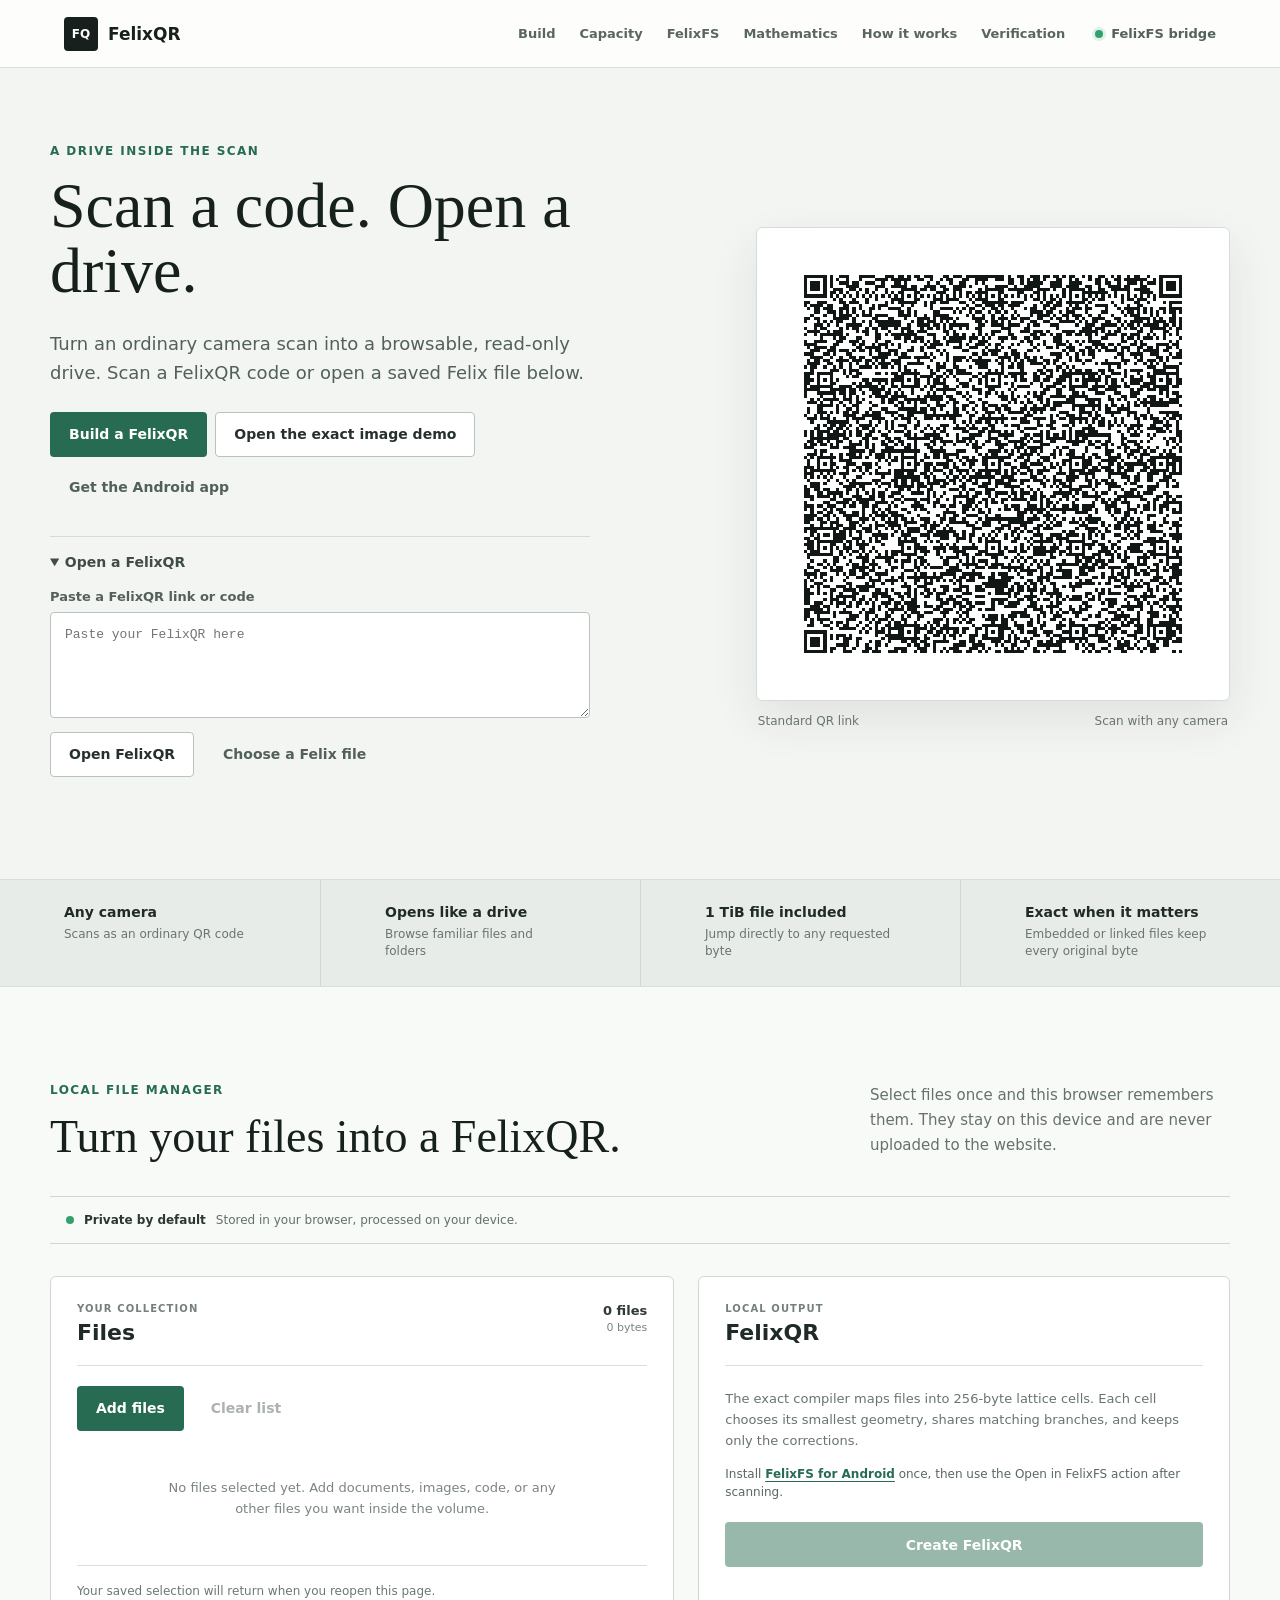
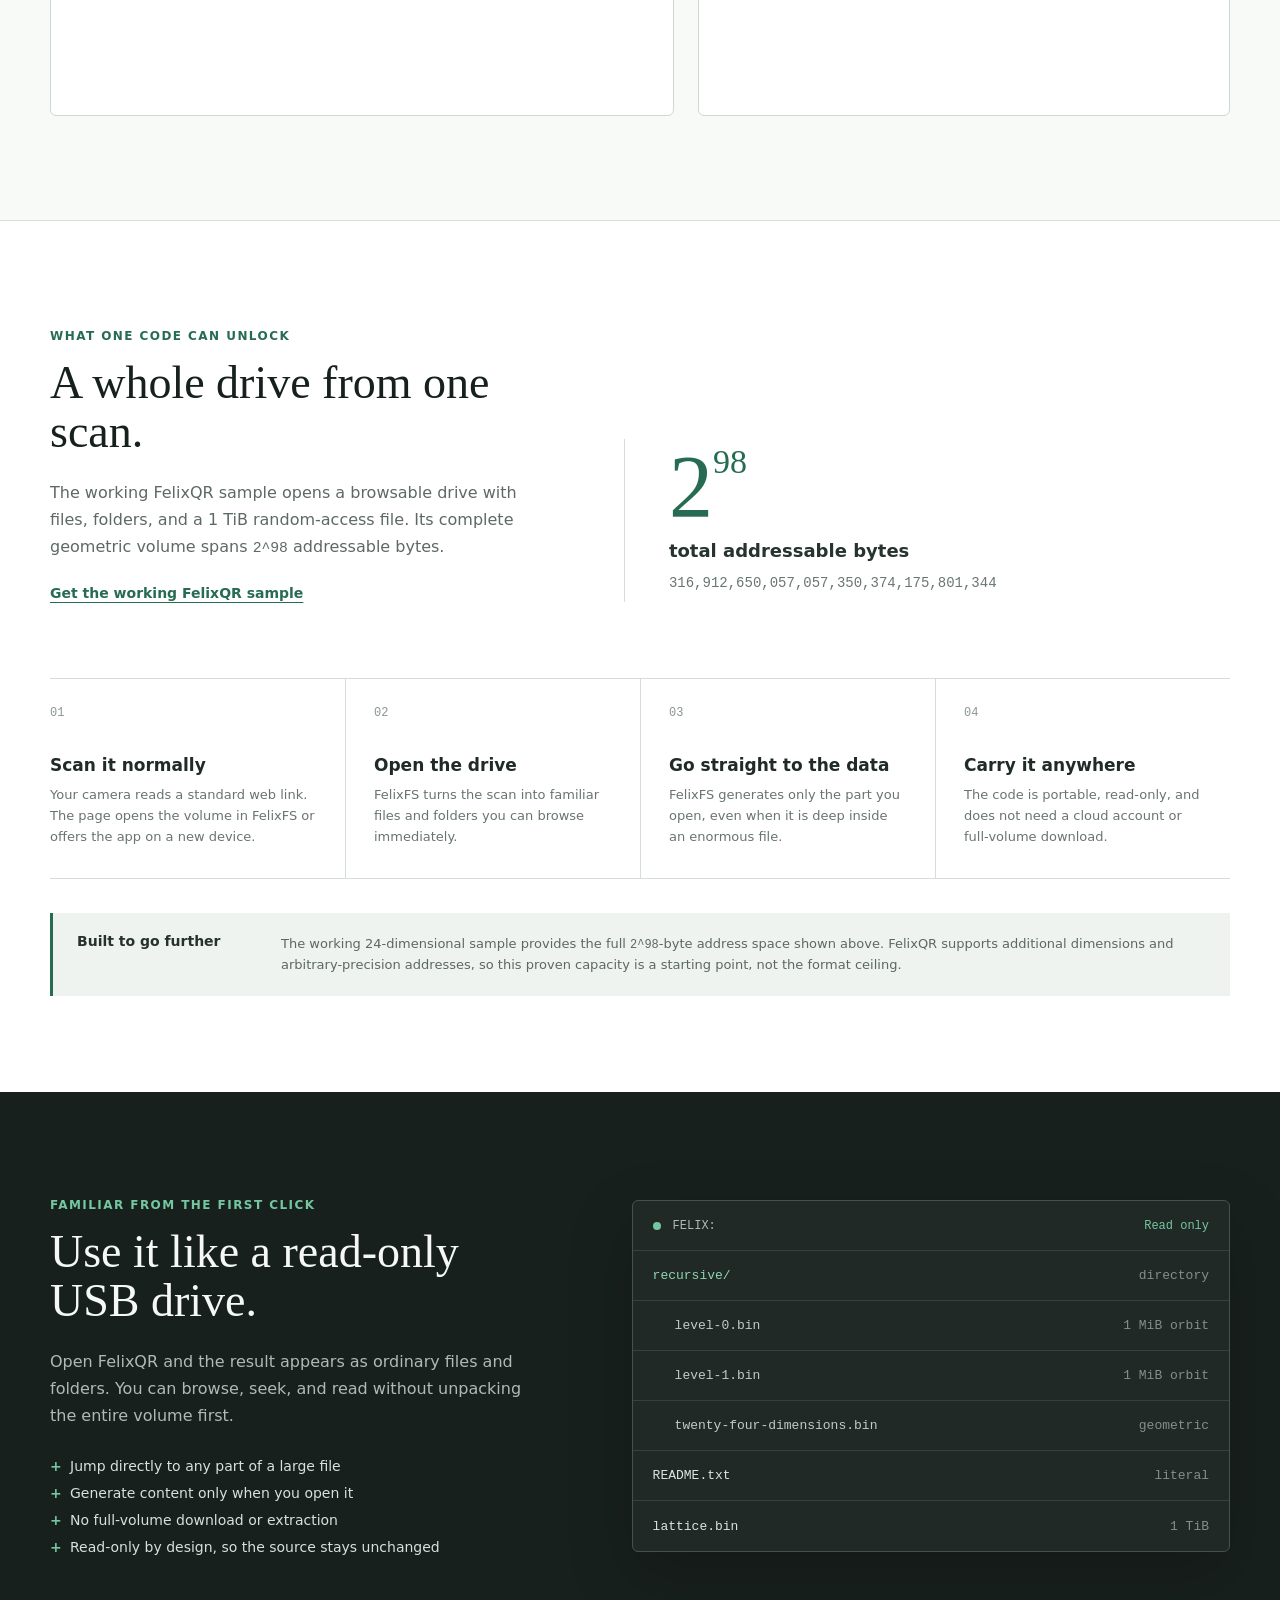
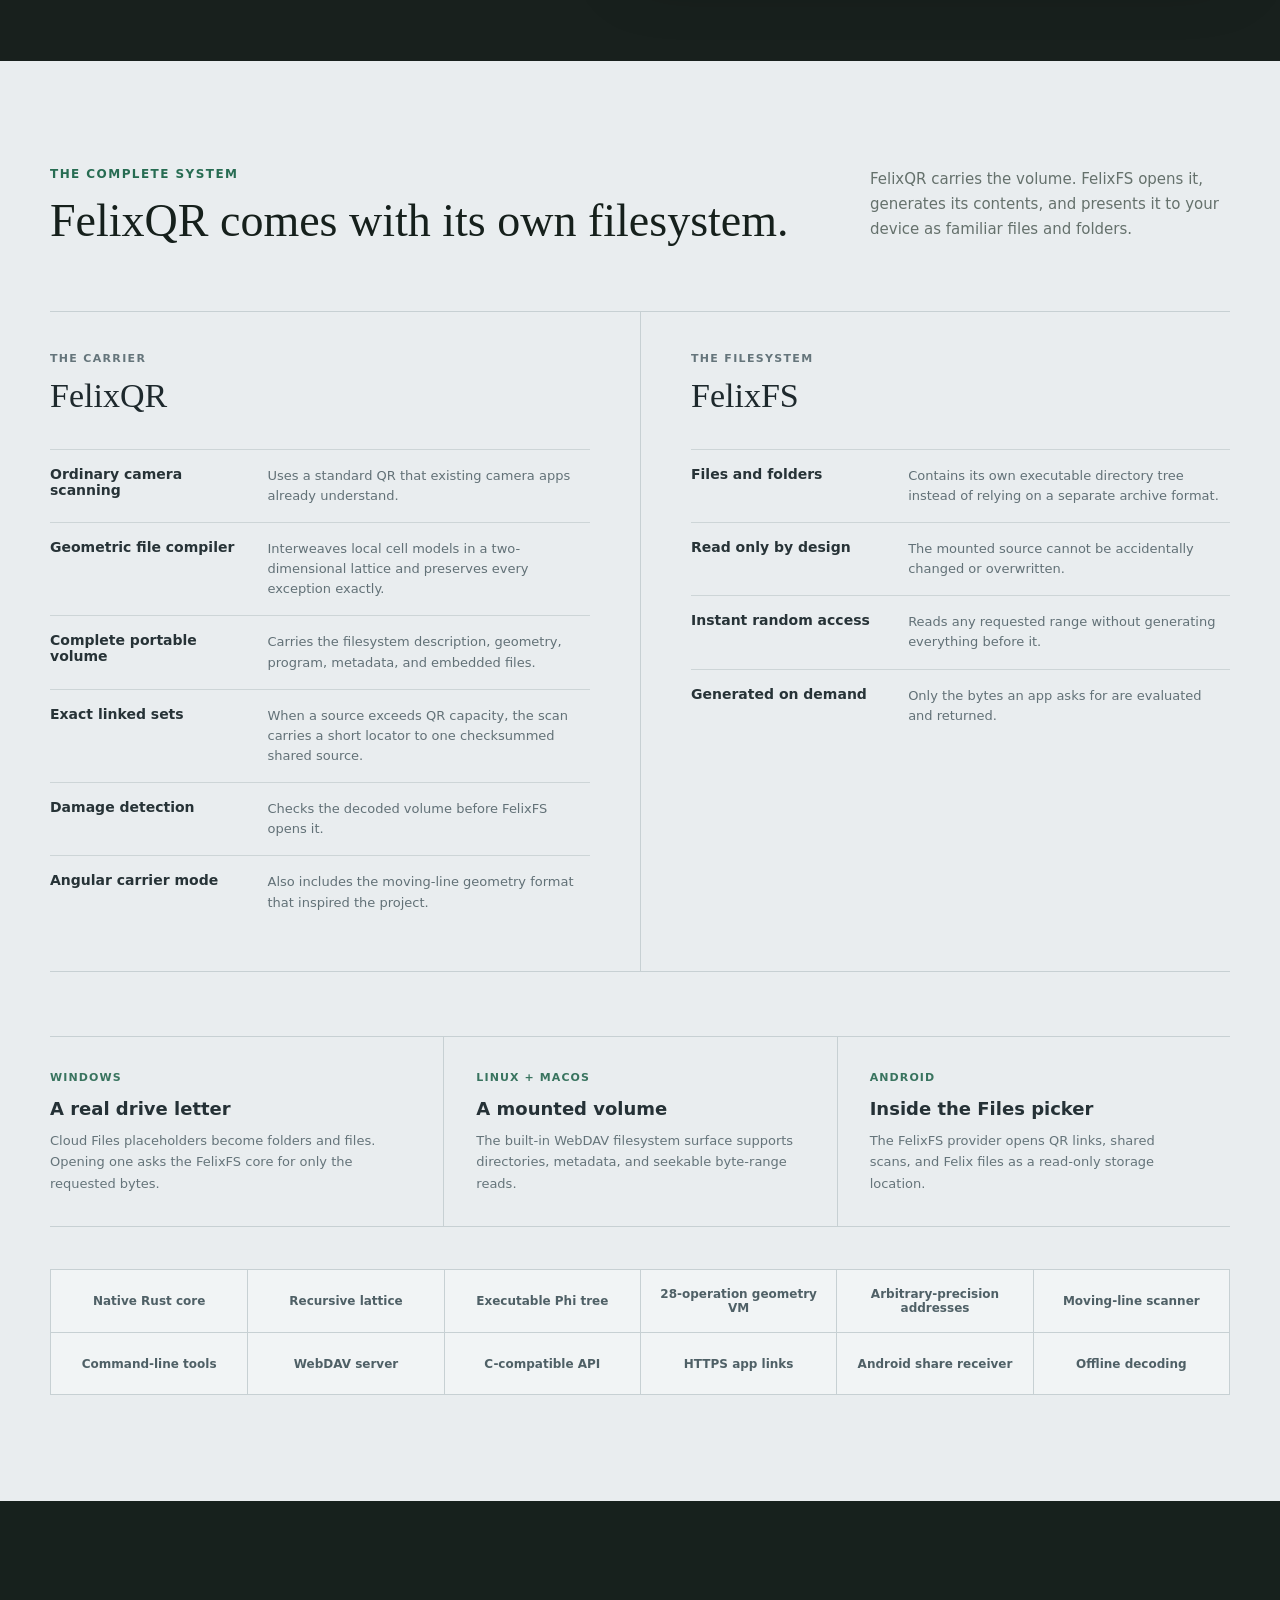
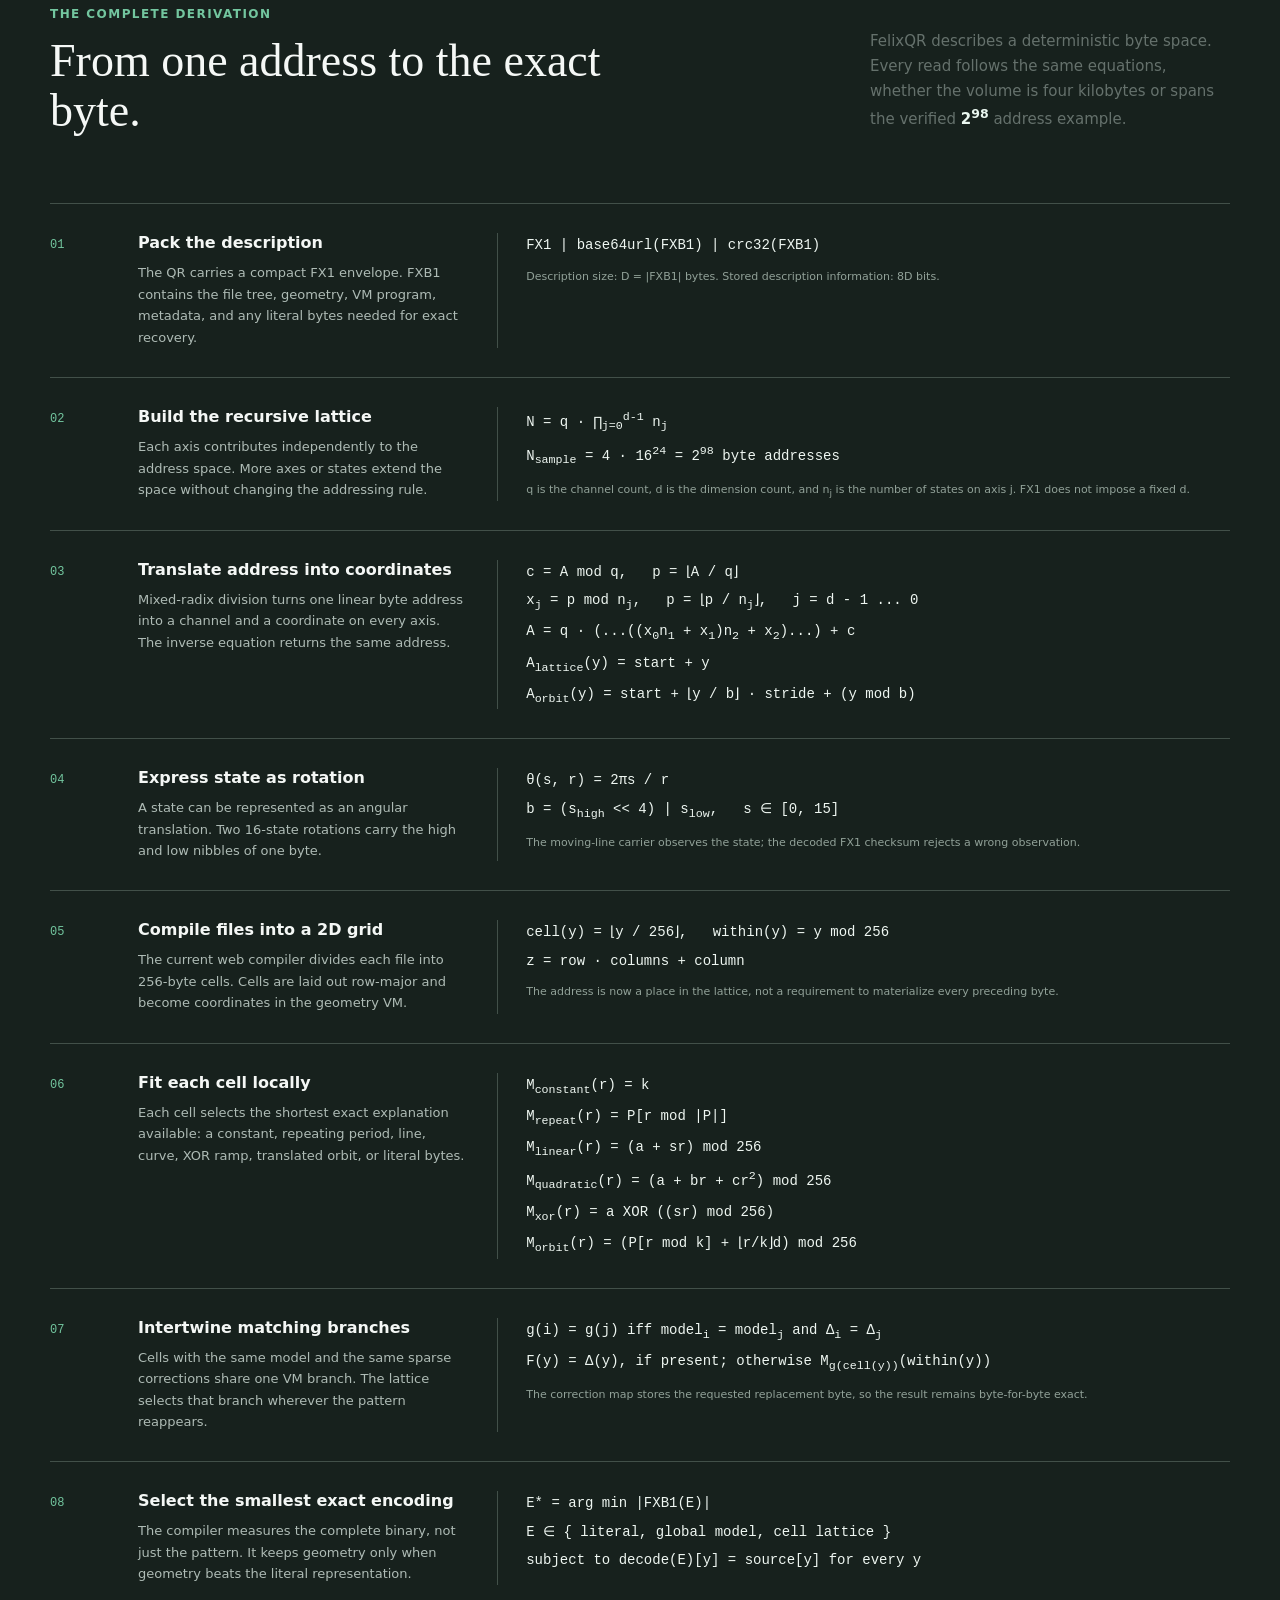
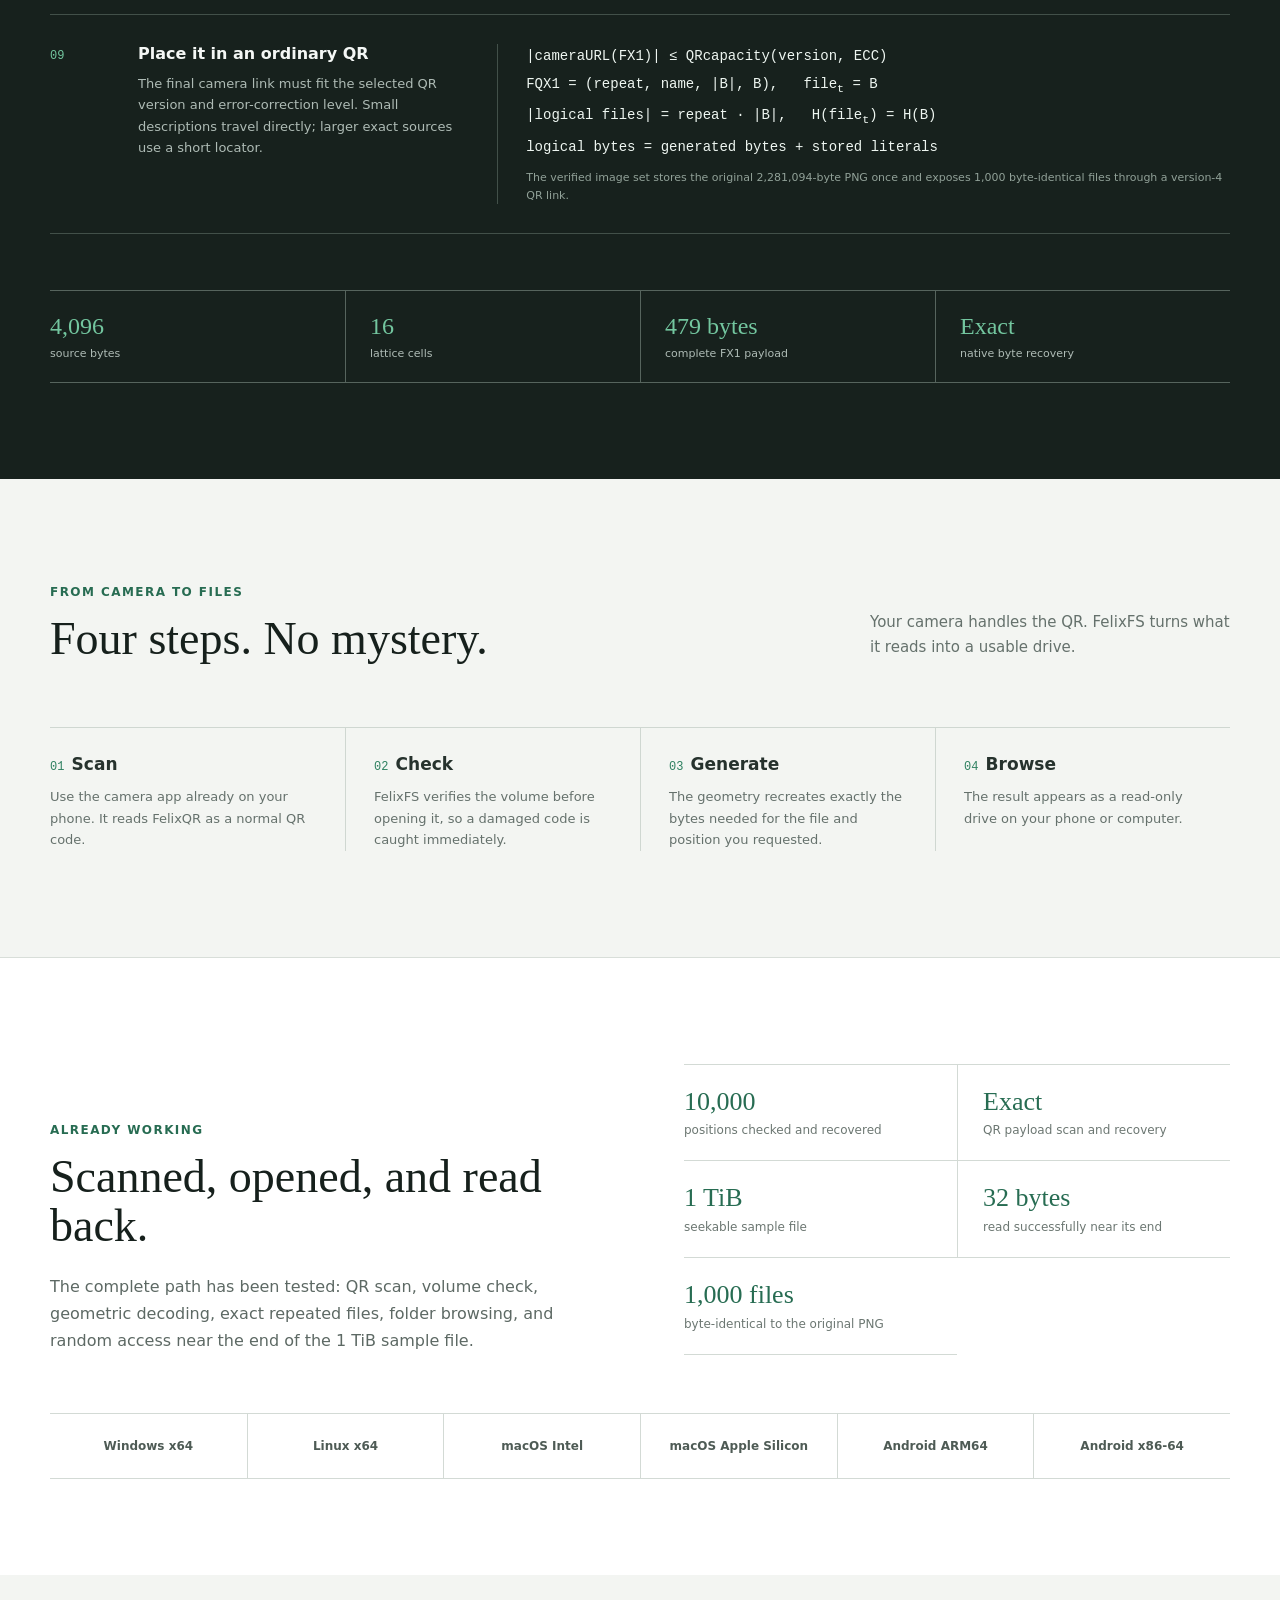
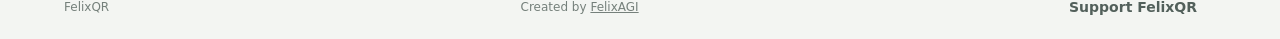
==== commit 3a541f60: "Correct goat demo facts on main page" ====
--- a/open/index.html
+++ b/open/index.html
@@ -1,492 +1,492 @@
-<!doctype html>
-<html lang="en">
-<head>
-  <meta charset="utf-8">
-  <meta name="viewport" content="width=device-width,initial-scale=1">
-  <meta name="theme-color" content="#f3f5f2">
-  <meta name="felix-phone-base" content="https://felixagi.github.io/open/">
-  <title>FelixQR | Scan a code. Open a drive.</title>
-  <link rel="stylesheet" href="style.css?v=9">
-</head>
-<body>
-  <header class="topbar">
-    <a class="brand" href="./" aria-label="FelixQR home">
-      <span class="brand-mark" aria-hidden="true">FQ</span>
-      <span>FelixQR</span>
-    </a>
-    <div class="topbar-actions">
-      <nav class="site-nav" aria-label="Site sections">
-        <a href="#builder" data-scroll="builder">Build</a>
-        <a href="#capacity" data-scroll="capacity">Capacity</a>
-        <a href="#felixfs" data-scroll="felixfs">FelixFS</a>
-        <a href="#mathematics" data-scroll="mathematics">Mathematics</a>
-        <a href="#architecture" data-scroll="architecture">How it works</a>
-        <a href="#verification" data-scroll="verification">Verification</a>
-      </nav>
-      <span class="bridge-state"><span aria-hidden="true"></span>FelixFS bridge</span>
-    </div>
-  </header>
-
-  <main>
-    <section class="workspace" aria-labelledby="page-title">
-      <div class="content">
-        <p class="eyebrow">A drive inside the scan</p>
-        <h1 id="page-title">Scan a code. Open a drive.</h1>
-        <p class="lede" id="status" aria-live="polite">Checking this link for FelixQR data...</p>
-
-        <div class="hero-actions">
-          <a class="button primary" href="#builder" data-scroll="builder">Build a FelixQR</a>
-          <a class="button secondary" href="image/?set=owo-1000.fqx">Open the exact image demo</a>
-          <a class="button tertiary" href="FelixFS-Android.apk" download>Get the Android app</a>
-        </div>
-
-        <dl class="metadata" id="metadata" hidden>
-          <div><dt>Type</dt><dd>FelixQR volume</dd></div>
-          <div><dt>Code size</dt><dd id="payload-size">0 bytes</dd></div>
-          <div><dt>Privacy</dt><dd>Stays on device</dd></div>
-        </dl>
-
-        <nav class="actions" id="actions" hidden aria-label="FelixQR actions">
-          <a class="button primary" id="open-app" href="">Open in FelixFS</a>
-          <a class="button secondary" href="FelixFS-Android.apk" download>Install FelixFS</a>
-          <a class="button secondary" id="download" href="">Save Felix file</a>
-        </nav>
-
-        <details class="manual" id="manual">
-          <summary>Open a FelixQR</summary>
-          <form id="payload-form">
-            <label for="payload-input">Paste a FelixQR link or code</label>
-            <textarea id="payload-input" rows="4" spellcheck="false" autocomplete="off" placeholder="Paste your FelixQR here"></textarea>
-            <div class="form-actions">
-              <button class="button secondary" type="submit">Open FelixQR</button>
-              <label class="file-button button tertiary" for="payload-file">Choose a Felix file</label>
-              <input id="payload-file" type="file" accept=".fx1,text/plain">
-            </div>
-            <p class="form-message" id="form-message" aria-live="polite"></p>
-          </form>
-        </details>
-      </div>
-
-      <figure class="carrier">
-        <div class="qr-frame">
-          <img src="felix-qr.png?v=4" width="720" height="720" alt="A standard QR code carrying a FelixQR volume link">
-        </div>
-        <figcaption>
-          <span>Standard QR link</span>
-          <span>Scan with any camera</span>
-        </figcaption>
-      </figure>
-    </section>
-
-    <section class="facts" aria-label="FelixQR capabilities">
-      <div><strong>Any camera</strong><span>Scans as an ordinary QR code</span></div>
-      <div><strong>Opens like a drive</strong><span>Browse familiar files and folders</span></div>
-      <div><strong>1 TiB file included</strong><span>Jump directly to any requested byte</span></div>
-      <div><strong>Exact when it matters</strong><span>Embedded or linked files keep every original byte</span></div>
-    </section>
-
-    <section class="builder" id="builder" aria-labelledby="builder-title">
-      <div class="section-inner">
-        <div class="section-heading builder-heading">
-          <div>
-            <p class="eyebrow">Local file manager</p>
-            <h2 id="builder-title">Turn your files into a FelixQR.</h2>
-          </div>
-          <p>Select files once and this browser remembers them. They stay on this device and are never uploaded to the website.</p>
-        </div>
-
-        <div class="local-notice"><span aria-hidden="true"></span><strong>Private by default</strong><span>Stored in your browser, processed on your device.</span></div>
-
-        <div class="builder-grid">
-          <section class="file-manager" aria-labelledby="files-title">
-            <header class="tool-header">
-              <div>
-                <p class="tool-label">Your collection</p>
-                <h3 id="files-title">Files</h3>
-              </div>
-              <div class="file-summary"><strong id="file-count">0 files</strong><span id="file-total">0 bytes</span></div>
-            </header>
-
-            <div class="manager-actions">
-              <label class="button primary" for="builder-files">Add files</label>
-              <input id="builder-files" type="file" multiple>
-              <button class="button tertiary" id="clear-files" type="button" disabled>Clear list</button>
-            </div>
-
-            <p class="files-empty" id="files-empty">No files selected yet. Add documents, images, code, or any other files you want inside the volume.</p>
-            <ul class="managed-files" id="managed-files" aria-live="polite"></ul>
-            <p class="builder-message" id="builder-message" aria-live="polite">Your saved selection will return when you reopen this page.</p>
-          </section>
-
-          <section class="builder-output" aria-labelledby="output-title">
-            <header class="tool-header">
-              <div>
-                <p class="tool-label">Local output</p>
-                <h3 id="output-title">FelixQR</h3>
-              </div>
-            </header>
-            <p class="output-intro">The exact compiler maps files into 256-byte lattice cells. Each cell chooses its smallest geometry, shares matching branches, and keeps only the corrections.</p>
-            <p class="app-requirement">Install <a href="FelixFS-Android.apk" download>FelixFS for Android</a> once, then use the Open in FelixFS action after scanning.</p>
-            <button class="button primary build-button" id="build-felixqr" type="button" disabled>Create FelixQR</button>
-
-            <div class="builder-result" id="builder-result" hidden>
-              <canvas id="built-qr" width="520" height="520" hidden aria-label="Generated FelixQR code"></canvas>
-              <p id="result-message"></p>
-              <dl>
-                <div><dt>Felix file</dt><dd id="result-size">0 bytes</dd></div>
-                <div><dt>Files</dt><dd id="result-files">0</dd></div>
-                <div><dt>Compiler</dt><dd id="result-encoding">Exact</dd></div>
-                <div><dt>Reduced</dt><dd id="result-savings">0 bytes</dd></div>
-              </dl>
-              <div class="result-actions">
-                <a class="button primary" id="open-built-app" href="">Open in FelixFS</a>
-                <a class="button secondary" id="download-built-fx1" href="">Save Felix file</a>
-                <button class="button tertiary" id="copy-built-link" type="button" hidden>Copy FelixQR link</button>
-                <a class="button secondary" id="download-built-qr" aria-disabled="true">Save QR as PNG</a>
-              </div>
-            </div>
-          </section>
-        </div>
-      </div>
-    </section>
-
-    <section class="capacity" id="capacity" aria-labelledby="capacity-title">
-      <div class="section-inner capacity-grid">
-        <div class="section-intro">
-          <p class="eyebrow">What one code can unlock</p>
-          <h2 id="capacity-title">A whole drive from one scan.</h2>
-          <p>The working FelixQR sample opens a browsable drive with files, folders, and a 1 TiB random-access file. Its complete geometric volume spans <code>2^98</code> addressable bytes.</p>
-          <a class="text-link" href="felix-sample.fx1" download>Get the working FelixQR sample</a>
-        </div>
-        <div class="capacity-readout" aria-label="FelixQR verified total addressable capacity">
-          <span class="power">2<sup>98</sup></span>
-          <span class="capacity-label">total addressable bytes</span>
-          <output>316,912,650,057,057,350,374,175,801,344</output>
-        </div>
-      </div>
-
-      <div class="section-inner pipeline" aria-label="FelixQR capacity pipeline">
-        <div>
-          <span class="step">01</span>
-          <strong>Scan it normally</strong>
-          <p>Your camera reads a standard web link. The page opens the volume in FelixFS or offers the app on a new device.</p>
-        </div>
-        <div>
-          <span class="step">02</span>
-          <strong>Open the drive</strong>
-          <p>FelixFS turns the scan into familiar files and folders you can browse immediately.</p>
-        </div>
-        <div>
-          <span class="step">03</span>
-          <strong>Go straight to the data</strong>
-          <p>FelixFS generates only the part you open, even when it is deep inside an enormous file.</p>
-        </div>
-        <div>
-          <span class="step">04</span>
-          <strong>Carry it anywhere</strong>
-          <p>The code is portable, read-only, and does not need a cloud account or full-volume download.</p>
-        </div>
-      </div>
-
-      <aside class="capacity-note section-inner">
-        <strong>Built to go further</strong>
-        <p>The working 24-dimensional sample provides the full <code>2^98</code>-byte address space shown above. FelixQR supports additional dimensions and arbitrary-precision addresses, so this proven capacity is a starting point, not the format ceiling.</p>
-      </aside>
-    </section>
-
-    <section class="volume-showcase" aria-labelledby="volume-title">
-      <div class="section-inner volume-grid">
-        <div>
-          <p class="eyebrow light">Familiar from the first click</p>
-          <h2 id="volume-title">Use it like a read-only USB drive.</h2>
-          <p>Open FelixQR and the result appears as ordinary files and folders. You can browse, seek, and read without unpacking the entire volume first.</p>
-          <ul class="feature-list">
-            <li>Jump directly to any part of a large file</li>
-            <li>Generate content only when you open it</li>
-            <li>No full-volume download or extraction</li>
-            <li>Read-only by design, so the source stays unchanged</li>
-          </ul>
-        </div>
-        <div class="file-browser" aria-label="Verified FelixFS sample directory">
-          <div class="file-browser-bar"><span></span><span>FELIX:</span><span>Read only</span></div>
-          <div class="file-row directory"><span>recursive/</span><small>directory</small></div>
-          <div class="file-row nested"><span>level-0.bin</span><small>1 MiB orbit</small></div>
-          <div class="file-row nested"><span>level-1.bin</span><small>1 MiB orbit</small></div>
-          <div class="file-row nested"><span>twenty-four-dimensions.bin</span><small>geometric</small></div>
-          <div class="file-row"><span>README.txt</span><small>literal</small></div>
-          <div class="file-row"><span>lattice.bin</span><small>1 TiB</small></div>
-        </div>
-      </div>
-    </section>
-
-    <section class="system" id="felixfs" aria-labelledby="system-title">
-      <div class="section-inner">
-        <div class="section-heading system-heading">
-          <div>
-            <p class="eyebrow">The complete system</p>
-            <h2 id="system-title">FelixQR comes with its own filesystem.</h2>
-          </div>
-          <p>FelixQR carries the volume. FelixFS opens it, generates its contents, and presents it to your device as familiar files and folders.</p>
-        </div>
-
-        <div class="system-pair">
-          <section aria-labelledby="carrier-title">
-            <p class="system-label">The carrier</p>
-            <h3 id="carrier-title">FelixQR</h3>
-            <ul>
-              <li><strong>Ordinary camera scanning</strong><span>Uses a standard QR that existing camera apps already understand.</span></li>
-              <li><strong>Geometric file compiler</strong><span>Interweaves local cell models in a two-dimensional lattice and preserves every exception exactly.</span></li>
-              <li><strong>Complete portable volume</strong><span>Carries the filesystem description, geometry, program, metadata, and embedded files.</span></li>
-              <li><strong>Exact linked sets</strong><span>When a source exceeds QR capacity, the scan carries a short locator to one checksummed shared source.</span></li>
-              <li><strong>Damage detection</strong><span>Checks the decoded volume before FelixFS opens it.</span></li>
-              <li><strong>Angular carrier mode</strong><span>Also includes the moving-line geometry format that inspired the project.</span></li>
-            </ul>
-          </section>
-          <section aria-labelledby="filesystem-title">
-            <p class="system-label">The filesystem</p>
-            <h3 id="filesystem-title">FelixFS</h3>
-            <ul>
-              <li><strong>Files and folders</strong><span>Contains its own executable directory tree instead of relying on a separate archive format.</span></li>
-              <li><strong>Read only by design</strong><span>The mounted source cannot be accidentally changed or overwritten.</span></li>
-              <li><strong>Instant random access</strong><span>Reads any requested range without generating everything before it.</span></li>
-              <li><strong>Generated on demand</strong><span>Only the bytes an app asks for are evaluated and returned.</span></li>
-            </ul>
-          </section>
-        </div>
-
-        <div class="platform-detail" aria-label="FelixFS platform integration">
-          <article>
-            <span>Windows</span>
-            <h3>A real drive letter</h3>
-            <p>Cloud Files placeholders become folders and files. Opening one asks the FelixFS core for only the requested bytes.</p>
-          </article>
-          <article>
-            <span>Linux + macOS</span>
-            <h3>A mounted volume</h3>
-            <p>The built-in WebDAV filesystem surface supports directories, metadata, and seekable byte-range reads.</p>
-          </article>
-          <article>
-            <span>Android</span>
-            <h3>Inside the Files picker</h3>
-            <p>The FelixFS provider opens QR links, shared scans, and Felix files as a read-only storage location.</p>
-          </article>
-        </div>
-
-        <div class="included-strip" aria-label="Additional included features">
-          <span>Native Rust core</span>
-          <span>Recursive lattice</span>
-          <span>Executable Phi tree</span>
-          <span>28-operation geometry VM</span>
-          <span>Arbitrary-precision addresses</span>
-          <span>Moving-line scanner</span>
-          <span>Command-line tools</span>
-          <span>WebDAV server</span>
-          <span>C-compatible API</span>
-          <span>HTTPS app links</span>
-          <span>Android share receiver</span>
-          <span>Offline decoding</span>
-        </div>
-      </div>
-    </section>
-
-    <section class="mathematics" id="mathematics" aria-labelledby="mathematics-title">
-      <div class="section-inner">
-        <div class="section-heading math-heading">
-          <div>
-            <p class="eyebrow">The complete derivation</p>
-            <h2 id="mathematics-title">From one address to the exact byte.</h2>
-          </div>
-          <p>FelixQR describes a deterministic byte space. Every read follows the same equations, whether the volume is four kilobytes or spans the verified <strong>2<sup>98</sup></strong> address example.</p>
-        </div>
-
-        <ol class="math-sequence">
-          <li class="math-step">
-            <span class="math-index">01</span>
-            <div class="math-copy">
-              <h3>Pack the description</h3>
-              <p>The QR carries a compact FX1 envelope. FXB1 contains the file tree, geometry, VM program, metadata, and any literal bytes needed for exact recovery.</p>
-            </div>
-            <div class="equation" aria-label="FX1 envelope equation">
-              <code>FX1 | base64url(FXB1) | crc32(FXB1)</code>
-              <small>Description size: D = |FXB1| bytes. Stored description information: 8D bits.</small>
-            </div>
-          </li>
-
-          <li class="math-step">
-            <span class="math-index">02</span>
-            <div class="math-copy">
-              <h3>Build the recursive lattice</h3>
-              <p>Each axis contributes independently to the address space. More axes or states extend the space without changing the addressing rule.</p>
-            </div>
-            <div class="equation" aria-label="Recursive lattice capacity equations">
-              <code>N = q &middot; &prod;<sub>j=0</sub><sup>d-1</sup> n<sub>j</sub></code>
-              <code>N<sub>sample</sub> = 4 &middot; 16<sup>24</sup> = 2<sup>98</sup> byte addresses</code>
-              <small>q is the channel count, d is the dimension count, and n<sub>j</sub> is the number of states on axis j. FX1 does not impose a fixed d.</small>
-            </div>
-          </li>
-
-          <li class="math-step">
-            <span class="math-index">03</span>
-            <div class="math-copy">
-              <h3>Translate address into coordinates</h3>
-              <p>Mixed-radix division turns one linear byte address into a channel and a coordinate on every axis. The inverse equation returns the same address.</p>
-            </div>
-            <div class="equation" aria-label="Mixed radix address equations">
-              <code>c = A mod q, &nbsp; p = &lfloor;A / q&rfloor;</code>
-              <code>x<sub>j</sub> = p mod n<sub>j</sub>, &nbsp; p = &lfloor;p / n<sub>j</sub>&rfloor;, &nbsp; j = d - 1 ... 0</code>
-              <code>A = q &middot; (...((x<sub>0</sub>n<sub>1</sub> + x<sub>1</sub>)n<sub>2</sub> + x<sub>2</sub>)...) + c</code>
-              <code>A<sub>lattice</sub>(y) = start + y</code>
-              <code>A<sub>orbit</sub>(y) = start + &lfloor;y / b&rfloor; &middot; stride + (y mod b)</code>
-            </div>
-          </li>
-
-          <li class="math-step">
-            <span class="math-index">04</span>
-            <div class="math-copy">
-              <h3>Express state as rotation</h3>
-              <p>A state can be represented as an angular translation. Two 16-state rotations carry the high and low nibbles of one byte.</p>
-            </div>
-            <div class="equation" aria-label="Angular translation equations">
-              <code>&theta;(s, r) = 2&pi;s / r</code>
-              <code>b = (s<sub>high</sub> &lt;&lt; 4) | s<sub>low</sub>, &nbsp; s &isin; [0, 15]</code>
-              <small>The moving-line carrier observes the state; the decoded FX1 checksum rejects a wrong observation.</small>
-            </div>
-          </li>
-
-          <li class="math-step">
-            <span class="math-index">05</span>
-            <div class="math-copy">
-              <h3>Compile files into a 2D grid</h3>
-              <p>The current web compiler divides each file into 256-byte cells. Cells are laid out row-major and become coordinates in the geometry VM.</p>
-            </div>
-            <div class="equation" aria-label="Two dimensional file lattice equations">
-              <code>cell(y) = &lfloor;y / 256&rfloor;, &nbsp; within(y) = y mod 256</code>
-              <code>z = row &middot; columns + column</code>
-              <small>The address is now a place in the lattice, not a requirement to materialize every preceding byte.</small>
-            </div>
-          </li>
-
-          <li class="math-step">
-            <span class="math-index">06</span>
-            <div class="math-copy">
-              <h3>Fit each cell locally</h3>
-              <p>Each cell selects the shortest exact explanation available: a constant, repeating period, line, curve, XOR ramp, translated orbit, or literal bytes.</p>
-            </div>
-            <div class="equation" aria-label="Local byte model equations">
-              <code>M<sub>constant</sub>(r) = k</code>
-              <code>M<sub>repeat</sub>(r) = P[r mod |P|]</code>
-              <code>M<sub>linear</sub>(r) = (a + sr) mod 256</code>
-              <code>M<sub>quadratic</sub>(r) = (a + br + cr<sup>2</sup>) mod 256</code>
-              <code>M<sub>xor</sub>(r) = a XOR ((sr) mod 256)</code>
-              <code>M<sub>orbit</sub>(r) = (P[r mod k] + &lfloor;r/k&rfloor;d) mod 256</code>
-            </div>
-          </li>
-
-          <li class="math-step">
-            <span class="math-index">07</span>
-            <div class="math-copy">
-              <h3>Intertwine matching branches</h3>
-              <p>Cells with the same model and the same sparse corrections share one VM branch. The lattice selects that branch wherever the pattern reappears.</p>
-            </div>
-            <div class="equation" aria-label="Branch sharing and correction equations">
-              <code>g(i) = g(j) iff model<sub>i</sub> = model<sub>j</sub> and &Delta;<sub>i</sub> = &Delta;<sub>j</sub></code>
-              <code>F(y) = &Delta;(y), if present; otherwise M<sub>g(cell(y))</sub>(within(y))</code>
-              <small>The correction map stores the requested replacement byte, so the result remains byte-for-byte exact.</small>
-            </div>
-          </li>
-
-          <li class="math-step">
-            <span class="math-index">08</span>
-            <div class="math-copy">
-              <h3>Select the smallest exact encoding</h3>
-              <p>The compiler measures the complete binary, not just the pattern. It keeps geometry only when geometry beats the literal representation.</p>
-            </div>
-            <div class="equation" aria-label="Encoding optimization equation">
-              <code>E* = arg min |FXB1(E)|</code>
-              <code>E &isin; { literal, global model, cell lattice }</code>
-              <code>subject to decode(E)[y] = source[y] for every y</code>
-            </div>
-          </li>
-
-          <li class="math-step">
-            <span class="math-index">09</span>
-            <div class="math-copy">
-              <h3>Place it in an ordinary QR</h3>
-              <p>The final camera link must fit the selected QR version and error-correction level. Small descriptions travel directly; larger exact sources use a short locator.</p>
-            </div>
-            <div class="equation" aria-label="QR fit equation">
-              <code>|cameraURL(FX1)| &le; QRcapacity(version, ECC)</code>
-              <code>FQX1 = (repeat, name, |B|, B), &nbsp; file<sub>t</sub> = B</code>
-              <code>|logical files| = repeat &middot; |B|, &nbsp; H(file<sub>t</sub>) = H(B)</code>
-              <code>logical bytes = generated bytes + stored literals</code>
-              <small>The verified image set stores the original 70,277-byte JPEG once and exposes 1,000 byte-identical files through a version-4 QR link.</small>
-            </div>
-          </li>
-        </ol>
-
-        <dl class="math-proof" aria-label="Verified compiler example">
-          <div><dt>4,096</dt><dd>source bytes</dd></div>
-          <div><dt>16</dt><dd>lattice cells</dd></div>
-          <div><dt>479 bytes</dt><dd>complete FX1 payload</dd></div>
-          <div><dt>Exact</dt><dd>native byte recovery</dd></div>
-        </dl>
-      </div>
-    </section>
-
-    <section class="architecture" id="architecture" aria-labelledby="architecture-title">
-      <div class="section-inner">
-        <div class="section-heading">
-          <div>
-            <p class="eyebrow">From camera to files</p>
-            <h2 id="architecture-title">Four steps. No mystery.</h2>
-          </div>
-          <p>Your camera handles the QR. FelixFS turns what it reads into a usable drive.</p>
-        </div>
-        <ol class="stage-list">
-          <li><span>Scan</span><p>Use the camera app already on your phone. It reads FelixQR as a normal QR code.</p></li>
-          <li><span>Check</span><p>FelixFS verifies the volume before opening it, so a damaged code is caught immediately.</p></li>
-          <li><span>Generate</span><p>The geometry recreates exactly the bytes needed for the file and position you requested.</p></li>
-          <li><span>Browse</span><p>The result appears as a read-only drive on your phone or computer.</p></li>
-        </ol>
-      </div>
-    </section>
-
-    <section class="verification" id="verification" aria-labelledby="verification-title">
-      <div class="section-inner verification-grid">
-        <div class="section-intro">
-          <p class="eyebrow">Already working</p>
-          <h2 id="verification-title">Scanned, opened, and read back.</h2>
-          <p>The complete path has been tested: QR scan, volume check, geometric decoding, exact repeated files, folder browsing, and random access near the end of the 1 TiB sample file.</p>
-        </div>
-        <dl class="verification-stats">
-          <div><dt>10,000</dt><dd>positions checked and recovered</dd></div>
-          <div><dt>Exact</dt><dd>QR payload scan and recovery</dd></div>
-          <div><dt>1 TiB</dt><dd>seekable sample file</dd></div>
-          <div><dt>32 bytes</dt><dd>read successfully near its end</dd></div>
-          <div><dt>1,000 files</dt><dd>byte-identical to the original JPEG</dd></div>
-        </dl>
-      </div>
-      <div class="section-inner platforms" aria-label="Built platforms">
-        <span>Windows x64</span>
-        <span>Linux x64</span>
-        <span>macOS Intel</span>
-        <span>macOS Apple Silicon</span>
-        <span>Android ARM64</span>
-        <span>Android x86-64</span>
-      </div>
-    </section>
-  </main>
-
+<!doctype html>
+<html lang="en">
+<head>
+  <meta charset="utf-8">
+  <meta name="viewport" content="width=device-width,initial-scale=1">
+  <meta name="theme-color" content="#f3f5f2">
+  <meta name="felix-phone-base" content="https://felixagi.github.io/open/">
+  <title>FelixQR | Scan a code. Open a drive.</title>
+  <link rel="stylesheet" href="style.css?v=9">
+</head>
+<body>
+  <header class="topbar">
+    <a class="brand" href="./" aria-label="FelixQR home">
+      <span class="brand-mark" aria-hidden="true">FQ</span>
+      <span>FelixQR</span>
+    </a>
+    <div class="topbar-actions">
+      <nav class="site-nav" aria-label="Site sections">
+        <a href="#builder" data-scroll="builder">Build</a>
+        <a href="#capacity" data-scroll="capacity">Capacity</a>
+        <a href="#felixfs" data-scroll="felixfs">FelixFS</a>
+        <a href="#mathematics" data-scroll="mathematics">Mathematics</a>
+        <a href="#architecture" data-scroll="architecture">How it works</a>
+        <a href="#verification" data-scroll="verification">Verification</a>
+      </nav>
+      <span class="bridge-state"><span aria-hidden="true"></span>FelixFS bridge</span>
+    </div>
+  </header>
+
+  <main>
+    <section class="workspace" aria-labelledby="page-title">
+      <div class="content">
+        <p class="eyebrow">A drive inside the scan</p>
+        <h1 id="page-title">Scan a code. Open a drive.</h1>
+        <p class="lede" id="status" aria-live="polite">Checking this link for FelixQR data...</p>
+
+        <div class="hero-actions">
+          <a class="button primary" href="#builder" data-scroll="builder">Build a FelixQR</a>
+          <a class="button secondary" href="image/?set=goat-1000.fqx">Open the exact image demo</a>
+          <a class="button tertiary" href="FelixFS-Android.apk" download>Get the Android app</a>
+        </div>
+
+        <dl class="metadata" id="metadata" hidden>
+          <div><dt>Type</dt><dd>FelixQR volume</dd></div>
+          <div><dt>Code size</dt><dd id="payload-size">0 bytes</dd></div>
+          <div><dt>Privacy</dt><dd>Stays on device</dd></div>
+        </dl>
+
+        <nav class="actions" id="actions" hidden aria-label="FelixQR actions">
+          <a class="button primary" id="open-app" href="">Open in FelixFS</a>
+          <a class="button secondary" href="FelixFS-Android.apk" download>Install FelixFS</a>
+          <a class="button secondary" id="download" href="">Save Felix file</a>
+        </nav>
+
+        <details class="manual" id="manual">
+          <summary>Open a FelixQR</summary>
+          <form id="payload-form">
+            <label for="payload-input">Paste a FelixQR link or code</label>
+            <textarea id="payload-input" rows="4" spellcheck="false" autocomplete="off" placeholder="Paste your FelixQR here"></textarea>
+            <div class="form-actions">
+              <button class="button secondary" type="submit">Open FelixQR</button>
+              <label class="file-button button tertiary" for="payload-file">Choose a Felix file</label>
+              <input id="payload-file" type="file" accept=".fx1,text/plain">
+            </div>
+            <p class="form-message" id="form-message" aria-live="polite"></p>
+          </form>
+        </details>
+      </div>
+
+      <figure class="carrier">
+        <div class="qr-frame">
+          <img src="felix-qr.png?v=4" width="720" height="720" alt="A standard QR code carrying a FelixQR volume link">
+        </div>
+        <figcaption>
+          <span>Standard QR link</span>
+          <span>Scan with any camera</span>
+        </figcaption>
+      </figure>
+    </section>
+
+    <section class="facts" aria-label="FelixQR capabilities">
+      <div><strong>Any camera</strong><span>Scans as an ordinary QR code</span></div>
+      <div><strong>Opens like a drive</strong><span>Browse familiar files and folders</span></div>
+      <div><strong>1 TiB file included</strong><span>Jump directly to any requested byte</span></div>
+      <div><strong>Exact when it matters</strong><span>Embedded or linked files keep every original byte</span></div>
+    </section>
+
+    <section class="builder" id="builder" aria-labelledby="builder-title">
+      <div class="section-inner">
+        <div class="section-heading builder-heading">
+          <div>
+            <p class="eyebrow">Local file manager</p>
+            <h2 id="builder-title">Turn your files into a FelixQR.</h2>
+          </div>
+          <p>Select files once and this browser remembers them. They stay on this device and are never uploaded to the website.</p>
+        </div>
+
+        <div class="local-notice"><span aria-hidden="true"></span><strong>Private by default</strong><span>Stored in your browser, processed on your device.</span></div>
+
+        <div class="builder-grid">
+          <section class="file-manager" aria-labelledby="files-title">
+            <header class="tool-header">
+              <div>
+                <p class="tool-label">Your collection</p>
+                <h3 id="files-title">Files</h3>
+              </div>
+              <div class="file-summary"><strong id="file-count">0 files</strong><span id="file-total">0 bytes</span></div>
+            </header>
+
+            <div class="manager-actions">
+              <label class="button primary" for="builder-files">Add files</label>
+              <input id="builder-files" type="file" multiple>
+              <button class="button tertiary" id="clear-files" type="button" disabled>Clear list</button>
+            </div>
+
+            <p class="files-empty" id="files-empty">No files selected yet. Add documents, images, code, or any other files you want inside the volume.</p>
+            <ul class="managed-files" id="managed-files" aria-live="polite"></ul>
+            <p class="builder-message" id="builder-message" aria-live="polite">Your saved selection will return when you reopen this page.</p>
+          </section>
+
+          <section class="builder-output" aria-labelledby="output-title">
+            <header class="tool-header">
+              <div>
+                <p class="tool-label">Local output</p>
+                <h3 id="output-title">FelixQR</h3>
+              </div>
+            </header>
+            <p class="output-intro">The exact compiler maps files into 256-byte lattice cells. Each cell chooses its smallest geometry, shares matching branches, and keeps only the corrections.</p>
+            <p class="app-requirement">Install <a href="FelixFS-Android.apk" download>FelixFS for Android</a> once, then use the Open in FelixFS action after scanning.</p>
+            <button class="button primary build-button" id="build-felixqr" type="button" disabled>Create FelixQR</button>
+
+            <div class="builder-result" id="builder-result" hidden>
+              <canvas id="built-qr" width="520" height="520" hidden aria-label="Generated FelixQR code"></canvas>
+              <p id="result-message"></p>
+              <dl>
+                <div><dt>Felix file</dt><dd id="result-size">0 bytes</dd></div>
+                <div><dt>Files</dt><dd id="result-files">0</dd></div>
+                <div><dt>Compiler</dt><dd id="result-encoding">Exact</dd></div>
+                <div><dt>Reduced</dt><dd id="result-savings">0 bytes</dd></div>
+              </dl>
+              <div class="result-actions">
+                <a class="button primary" id="open-built-app" href="">Open in FelixFS</a>
+                <a class="button secondary" id="download-built-fx1" href="">Save Felix file</a>
+                <button class="button tertiary" id="copy-built-link" type="button" hidden>Copy FelixQR link</button>
+                <a class="button secondary" id="download-built-qr" aria-disabled="true">Save QR as PNG</a>
+              </div>
+            </div>
+          </section>
+        </div>
+      </div>
+    </section>
+
+    <section class="capacity" id="capacity" aria-labelledby="capacity-title">
+      <div class="section-inner capacity-grid">
+        <div class="section-intro">
+          <p class="eyebrow">What one code can unlock</p>
+          <h2 id="capacity-title">A whole drive from one scan.</h2>
+          <p>The working FelixQR sample opens a browsable drive with files, folders, and a 1 TiB random-access file. Its complete geometric volume spans <code>2^98</code> addressable bytes.</p>
+          <a class="text-link" href="felix-sample.fx1" download>Get the working FelixQR sample</a>
+        </div>
+        <div class="capacity-readout" aria-label="FelixQR verified total addressable capacity">
+          <span class="power">2<sup>98</sup></span>
+          <span class="capacity-label">total addressable bytes</span>
+          <output>316,912,650,057,057,350,374,175,801,344</output>
+        </div>
+      </div>
+
+      <div class="section-inner pipeline" aria-label="FelixQR capacity pipeline">
+        <div>
+          <span class="step">01</span>
+          <strong>Scan it normally</strong>
+          <p>Your camera reads a standard web link. The page opens the volume in FelixFS or offers the app on a new device.</p>
+        </div>
+        <div>
+          <span class="step">02</span>
+          <strong>Open the drive</strong>
+          <p>FelixFS turns the scan into familiar files and folders you can browse immediately.</p>
+        </div>
+        <div>
+          <span class="step">03</span>
+          <strong>Go straight to the data</strong>
+          <p>FelixFS generates only the part you open, even when it is deep inside an enormous file.</p>
+        </div>
+        <div>
+          <span class="step">04</span>
+          <strong>Carry it anywhere</strong>
+          <p>The code is portable, read-only, and does not need a cloud account or full-volume download.</p>
+        </div>
+      </div>
+
+      <aside class="capacity-note section-inner">
+        <strong>Built to go further</strong>
+        <p>The working 24-dimensional sample provides the full <code>2^98</code>-byte address space shown above. FelixQR supports additional dimensions and arbitrary-precision addresses, so this proven capacity is a starting point, not the format ceiling.</p>
+      </aside>
+    </section>
+
+    <section class="volume-showcase" aria-labelledby="volume-title">
+      <div class="section-inner volume-grid">
+        <div>
+          <p class="eyebrow light">Familiar from the first click</p>
+          <h2 id="volume-title">Use it like a read-only USB drive.</h2>
+          <p>Open FelixQR and the result appears as ordinary files and folders. You can browse, seek, and read without unpacking the entire volume first.</p>
+          <ul class="feature-list">
+            <li>Jump directly to any part of a large file</li>
+            <li>Generate content only when you open it</li>
+            <li>No full-volume download or extraction</li>
+            <li>Read-only by design, so the source stays unchanged</li>
+          </ul>
+        </div>
+        <div class="file-browser" aria-label="Verified FelixFS sample directory">
+          <div class="file-browser-bar"><span></span><span>FELIX:</span><span>Read only</span></div>
+          <div class="file-row directory"><span>recursive/</span><small>directory</small></div>
+          <div class="file-row nested"><span>level-0.bin</span><small>1 MiB orbit</small></div>
+          <div class="file-row nested"><span>level-1.bin</span><small>1 MiB orbit</small></div>
+          <div class="file-row nested"><span>twenty-four-dimensions.bin</span><small>geometric</small></div>
+          <div class="file-row"><span>README.txt</span><small>literal</small></div>
+          <div class="file-row"><span>lattice.bin</span><small>1 TiB</small></div>
+        </div>
+      </div>
+    </section>
+
+    <section class="system" id="felixfs" aria-labelledby="system-title">
+      <div class="section-inner">
+        <div class="section-heading system-heading">
+          <div>
+            <p class="eyebrow">The complete system</p>
+            <h2 id="system-title">FelixQR comes with its own filesystem.</h2>
+          </div>
+          <p>FelixQR carries the volume. FelixFS opens it, generates its contents, and presents it to your device as familiar files and folders.</p>
+        </div>
+
+        <div class="system-pair">
+          <section aria-labelledby="carrier-title">
+            <p class="system-label">The carrier</p>
+            <h3 id="carrier-title">FelixQR</h3>
+            <ul>
+              <li><strong>Ordinary camera scanning</strong><span>Uses a standard QR that existing camera apps already understand.</span></li>
+              <li><strong>Geometric file compiler</strong><span>Interweaves local cell models in a two-dimensional lattice and preserves every exception exactly.</span></li>
+              <li><strong>Complete portable volume</strong><span>Carries the filesystem description, geometry, program, metadata, and embedded files.</span></li>
+              <li><strong>Exact linked sets</strong><span>When a source exceeds QR capacity, the scan carries a short locator to one checksummed shared source.</span></li>
+              <li><strong>Damage detection</strong><span>Checks the decoded volume before FelixFS opens it.</span></li>
+              <li><strong>Angular carrier mode</strong><span>Also includes the moving-line geometry format that inspired the project.</span></li>
+            </ul>
+          </section>
+          <section aria-labelledby="filesystem-title">
+            <p class="system-label">The filesystem</p>
+            <h3 id="filesystem-title">FelixFS</h3>
+            <ul>
+              <li><strong>Files and folders</strong><span>Contains its own executable directory tree instead of relying on a separate archive format.</span></li>
+              <li><strong>Read only by design</strong><span>The mounted source cannot be accidentally changed or overwritten.</span></li>
+              <li><strong>Instant random access</strong><span>Reads any requested range without generating everything before it.</span></li>
+              <li><strong>Generated on demand</strong><span>Only the bytes an app asks for are evaluated and returned.</span></li>
+            </ul>
+          </section>
+        </div>
+
+        <div class="platform-detail" aria-label="FelixFS platform integration">
+          <article>
+            <span>Windows</span>
+            <h3>A real drive letter</h3>
+            <p>Cloud Files placeholders become folders and files. Opening one asks the FelixFS core for only the requested bytes.</p>
+          </article>
+          <article>
+            <span>Linux + macOS</span>
+            <h3>A mounted volume</h3>
+            <p>The built-in WebDAV filesystem surface supports directories, metadata, and seekable byte-range reads.</p>
+          </article>
+          <article>
+            <span>Android</span>
+            <h3>Inside the Files picker</h3>
+            <p>The FelixFS provider opens QR links, shared scans, and Felix files as a read-only storage location.</p>
+          </article>
+        </div>
+
+        <div class="included-strip" aria-label="Additional included features">
+          <span>Native Rust core</span>
+          <span>Recursive lattice</span>
+          <span>Executable Phi tree</span>
+          <span>28-operation geometry VM</span>
+          <span>Arbitrary-precision addresses</span>
+          <span>Moving-line scanner</span>
+          <span>Command-line tools</span>
+          <span>WebDAV server</span>
+          <span>C-compatible API</span>
+          <span>HTTPS app links</span>
+          <span>Android share receiver</span>
+          <span>Offline decoding</span>
+        </div>
+      </div>
+    </section>
+
+    <section class="mathematics" id="mathematics" aria-labelledby="mathematics-title">
+      <div class="section-inner">
+        <div class="section-heading math-heading">
+          <div>
+            <p class="eyebrow">The complete derivation</p>
+            <h2 id="mathematics-title">From one address to the exact byte.</h2>
+          </div>
+          <p>FelixQR describes a deterministic byte space. Every read follows the same equations, whether the volume is four kilobytes or spans the verified <strong>2<sup>98</sup></strong> address example.</p>
+        </div>
+
+        <ol class="math-sequence">
+          <li class="math-step">
+            <span class="math-index">01</span>
+            <div class="math-copy">
+              <h3>Pack the description</h3>
+              <p>The QR carries a compact FX1 envelope. FXB1 contains the file tree, geometry, VM program, metadata, and any literal bytes needed for exact recovery.</p>
+            </div>
+            <div class="equation" aria-label="FX1 envelope equation">
+              <code>FX1 | base64url(FXB1) | crc32(FXB1)</code>
+              <small>Description size: D = |FXB1| bytes. Stored description information: 8D bits.</small>
+            </div>
+          </li>
+
+          <li class="math-step">
+            <span class="math-index">02</span>
+            <div class="math-copy">
+              <h3>Build the recursive lattice</h3>
+              <p>Each axis contributes independently to the address space. More axes or states extend the space without changing the addressing rule.</p>
+            </div>
+            <div class="equation" aria-label="Recursive lattice capacity equations">
+              <code>N = q &middot; &prod;<sub>j=0</sub><sup>d-1</sup> n<sub>j</sub></code>
+              <code>N<sub>sample</sub> = 4 &middot; 16<sup>24</sup> = 2<sup>98</sup> byte addresses</code>
+              <small>q is the channel count, d is the dimension count, and n<sub>j</sub> is the number of states on axis j. FX1 does not impose a fixed d.</small>
+            </div>
+          </li>
+
+          <li class="math-step">
+            <span class="math-index">03</span>
+            <div class="math-copy">
+              <h3>Translate address into coordinates</h3>
+              <p>Mixed-radix division turns one linear byte address into a channel and a coordinate on every axis. The inverse equation returns the same address.</p>
+            </div>
+            <div class="equation" aria-label="Mixed radix address equations">
+              <code>c = A mod q, &nbsp; p = &lfloor;A / q&rfloor;</code>
+              <code>x<sub>j</sub> = p mod n<sub>j</sub>, &nbsp; p = &lfloor;p / n<sub>j</sub>&rfloor;, &nbsp; j = d - 1 ... 0</code>
+              <code>A = q &middot; (...((x<sub>0</sub>n<sub>1</sub> + x<sub>1</sub>)n<sub>2</sub> + x<sub>2</sub>)...) + c</code>
+              <code>A<sub>lattice</sub>(y) = start + y</code>
+              <code>A<sub>orbit</sub>(y) = start + &lfloor;y / b&rfloor; &middot; stride + (y mod b)</code>
+            </div>
+          </li>
+
+          <li class="math-step">
+            <span class="math-index">04</span>
+            <div class="math-copy">
+              <h3>Express state as rotation</h3>
+              <p>A state can be represented as an angular translation. Two 16-state rotations carry the high and low nibbles of one byte.</p>
+            </div>
+            <div class="equation" aria-label="Angular translation equations">
+              <code>&theta;(s, r) = 2&pi;s / r</code>
+              <code>b = (s<sub>high</sub> &lt;&lt; 4) | s<sub>low</sub>, &nbsp; s &isin; [0, 15]</code>
+              <small>The moving-line carrier observes the state; the decoded FX1 checksum rejects a wrong observation.</small>
+            </div>
+          </li>
+
+          <li class="math-step">
+            <span class="math-index">05</span>
+            <div class="math-copy">
+              <h3>Compile files into a 2D grid</h3>
+              <p>The current web compiler divides each file into 256-byte cells. Cells are laid out row-major and become coordinates in the geometry VM.</p>
+            </div>
+            <div class="equation" aria-label="Two dimensional file lattice equations">
+              <code>cell(y) = &lfloor;y / 256&rfloor;, &nbsp; within(y) = y mod 256</code>
+              <code>z = row &middot; columns + column</code>
+              <small>The address is now a place in the lattice, not a requirement to materialize every preceding byte.</small>
+            </div>
+          </li>
+
+          <li class="math-step">
+            <span class="math-index">06</span>
+            <div class="math-copy">
+              <h3>Fit each cell locally</h3>
+              <p>Each cell selects the shortest exact explanation available: a constant, repeating period, line, curve, XOR ramp, translated orbit, or literal bytes.</p>
+            </div>
+            <div class="equation" aria-label="Local byte model equations">
+              <code>M<sub>constant</sub>(r) = k</code>
+              <code>M<sub>repeat</sub>(r) = P[r mod |P|]</code>
+              <code>M<sub>linear</sub>(r) = (a + sr) mod 256</code>
+              <code>M<sub>quadratic</sub>(r) = (a + br + cr<sup>2</sup>) mod 256</code>
+              <code>M<sub>xor</sub>(r) = a XOR ((sr) mod 256)</code>
+              <code>M<sub>orbit</sub>(r) = (P[r mod k] + &lfloor;r/k&rfloor;d) mod 256</code>
+            </div>
+          </li>
+
+          <li class="math-step">
+            <span class="math-index">07</span>
+            <div class="math-copy">
+              <h3>Intertwine matching branches</h3>
+              <p>Cells with the same model and the same sparse corrections share one VM branch. The lattice selects that branch wherever the pattern reappears.</p>
+            </div>
+            <div class="equation" aria-label="Branch sharing and correction equations">
+              <code>g(i) = g(j) iff model<sub>i</sub> = model<sub>j</sub> and &Delta;<sub>i</sub> = &Delta;<sub>j</sub></code>
+              <code>F(y) = &Delta;(y), if present; otherwise M<sub>g(cell(y))</sub>(within(y))</code>
+              <small>The correction map stores the requested replacement byte, so the result remains byte-for-byte exact.</small>
+            </div>
+          </li>
+
+          <li class="math-step">
+            <span class="math-index">08</span>
+            <div class="math-copy">
+              <h3>Select the smallest exact encoding</h3>
+              <p>The compiler measures the complete binary, not just the pattern. It keeps geometry only when geometry beats the literal representation.</p>
+            </div>
+            <div class="equation" aria-label="Encoding optimization equation">
+              <code>E* = arg min |FXB1(E)|</code>
+              <code>E &isin; { literal, global model, cell lattice }</code>
+              <code>subject to decode(E)[y] = source[y] for every y</code>
+            </div>
+          </li>
+
+          <li class="math-step">
+            <span class="math-index">09</span>
+            <div class="math-copy">
+              <h3>Place it in an ordinary QR</h3>
+              <p>The final camera link must fit the selected QR version and error-correction level. Small descriptions travel directly; larger exact sources use a short locator.</p>
+            </div>
+            <div class="equation" aria-label="QR fit equation">
+              <code>|cameraURL(FX1)| &le; QRcapacity(version, ECC)</code>
+              <code>FQX1 = (repeat, name, |B|, B), &nbsp; file<sub>t</sub> = B</code>
+              <code>|logical files| = repeat &middot; |B|, &nbsp; H(file<sub>t</sub>) = H(B)</code>
+              <code>logical bytes = generated bytes + stored literals</code>
+              <small>The verified image set stores the original 2,281,094-byte PNG once and exposes 1,000 byte-identical files through a version-4 QR link.</small>
+            </div>
+          </li>
+        </ol>
+
+        <dl class="math-proof" aria-label="Verified compiler example">
+          <div><dt>4,096</dt><dd>source bytes</dd></div>
+          <div><dt>16</dt><dd>lattice cells</dd></div>
+          <div><dt>479 bytes</dt><dd>complete FX1 payload</dd></div>
+          <div><dt>Exact</dt><dd>native byte recovery</dd></div>
+        </dl>
+      </div>
+    </section>
+
+    <section class="architecture" id="architecture" aria-labelledby="architecture-title">
+      <div class="section-inner">
+        <div class="section-heading">
+          <div>
+            <p class="eyebrow">From camera to files</p>
+            <h2 id="architecture-title">Four steps. No mystery.</h2>
+          </div>
+          <p>Your camera handles the QR. FelixFS turns what it reads into a usable drive.</p>
+        </div>
+        <ol class="stage-list">
+          <li><span>Scan</span><p>Use the camera app already on your phone. It reads FelixQR as a normal QR code.</p></li>
+          <li><span>Check</span><p>FelixFS verifies the volume before opening it, so a damaged code is caught immediately.</p></li>
+          <li><span>Generate</span><p>The geometry recreates exactly the bytes needed for the file and position you requested.</p></li>
+          <li><span>Browse</span><p>The result appears as a read-only drive on your phone or computer.</p></li>
+        </ol>
+      </div>
+    </section>
+
+    <section class="verification" id="verification" aria-labelledby="verification-title">
+      <div class="section-inner verification-grid">
+        <div class="section-intro">
+          <p class="eyebrow">Already working</p>
+          <h2 id="verification-title">Scanned, opened, and read back.</h2>
+          <p>The complete path has been tested: QR scan, volume check, geometric decoding, exact repeated files, folder browsing, and random access near the end of the 1 TiB sample file.</p>
+        </div>
+        <dl class="verification-stats">
+          <div><dt>10,000</dt><dd>positions checked and recovered</dd></div>
+          <div><dt>Exact</dt><dd>QR payload scan and recovery</dd></div>
+          <div><dt>1 TiB</dt><dd>seekable sample file</dd></div>
+          <div><dt>32 bytes</dt><dd>read successfully near its end</dd></div>
+          <div><dt>1,000 files</dt><dd>byte-identical to the original PNG</dd></div>
+        </dl>
+      </div>
+      <div class="section-inner platforms" aria-label="Built platforms">
+        <span>Windows x64</span>
+        <span>Linux x64</span>
+        <span>macOS Intel</span>
+        <span>macOS Apple Silicon</span>
+        <span>Android ARM64</span>
+        <span>Android x86-64</span>
+      </div>
+    </section>
+  </main>
+
   <footer>
     <span>FelixQR</span>
     <span>Created by <a href="https://github.com/FelixAGI">FelixAGI</a></span>
     <a class="button tertiary" href="https://ko-fi.com/rammibean" target="_blank" rel="noopener noreferrer">Support FelixQR</a>
   </footer>
-
-  <script src="link.js?v=4"></script>
-  <script src="qrcode.bundle.js?v=4"></script>
-  <script src="felix-builder-core.js?v=9"></script>
-  <script src="app.js?v=4"></script>
-  <script src="file-manager.js?v=8"></script>
-</body>
-</html>
+
+  <script src="link.js?v=4"></script>
+  <script src="qrcode.bundle.js?v=4"></script>
+  <script src="felix-builder-core.js?v=9"></script>
+  <script src="app.js?v=4"></script>
+  <script src="file-manager.js?v=8"></script>
+</body>
+</html>
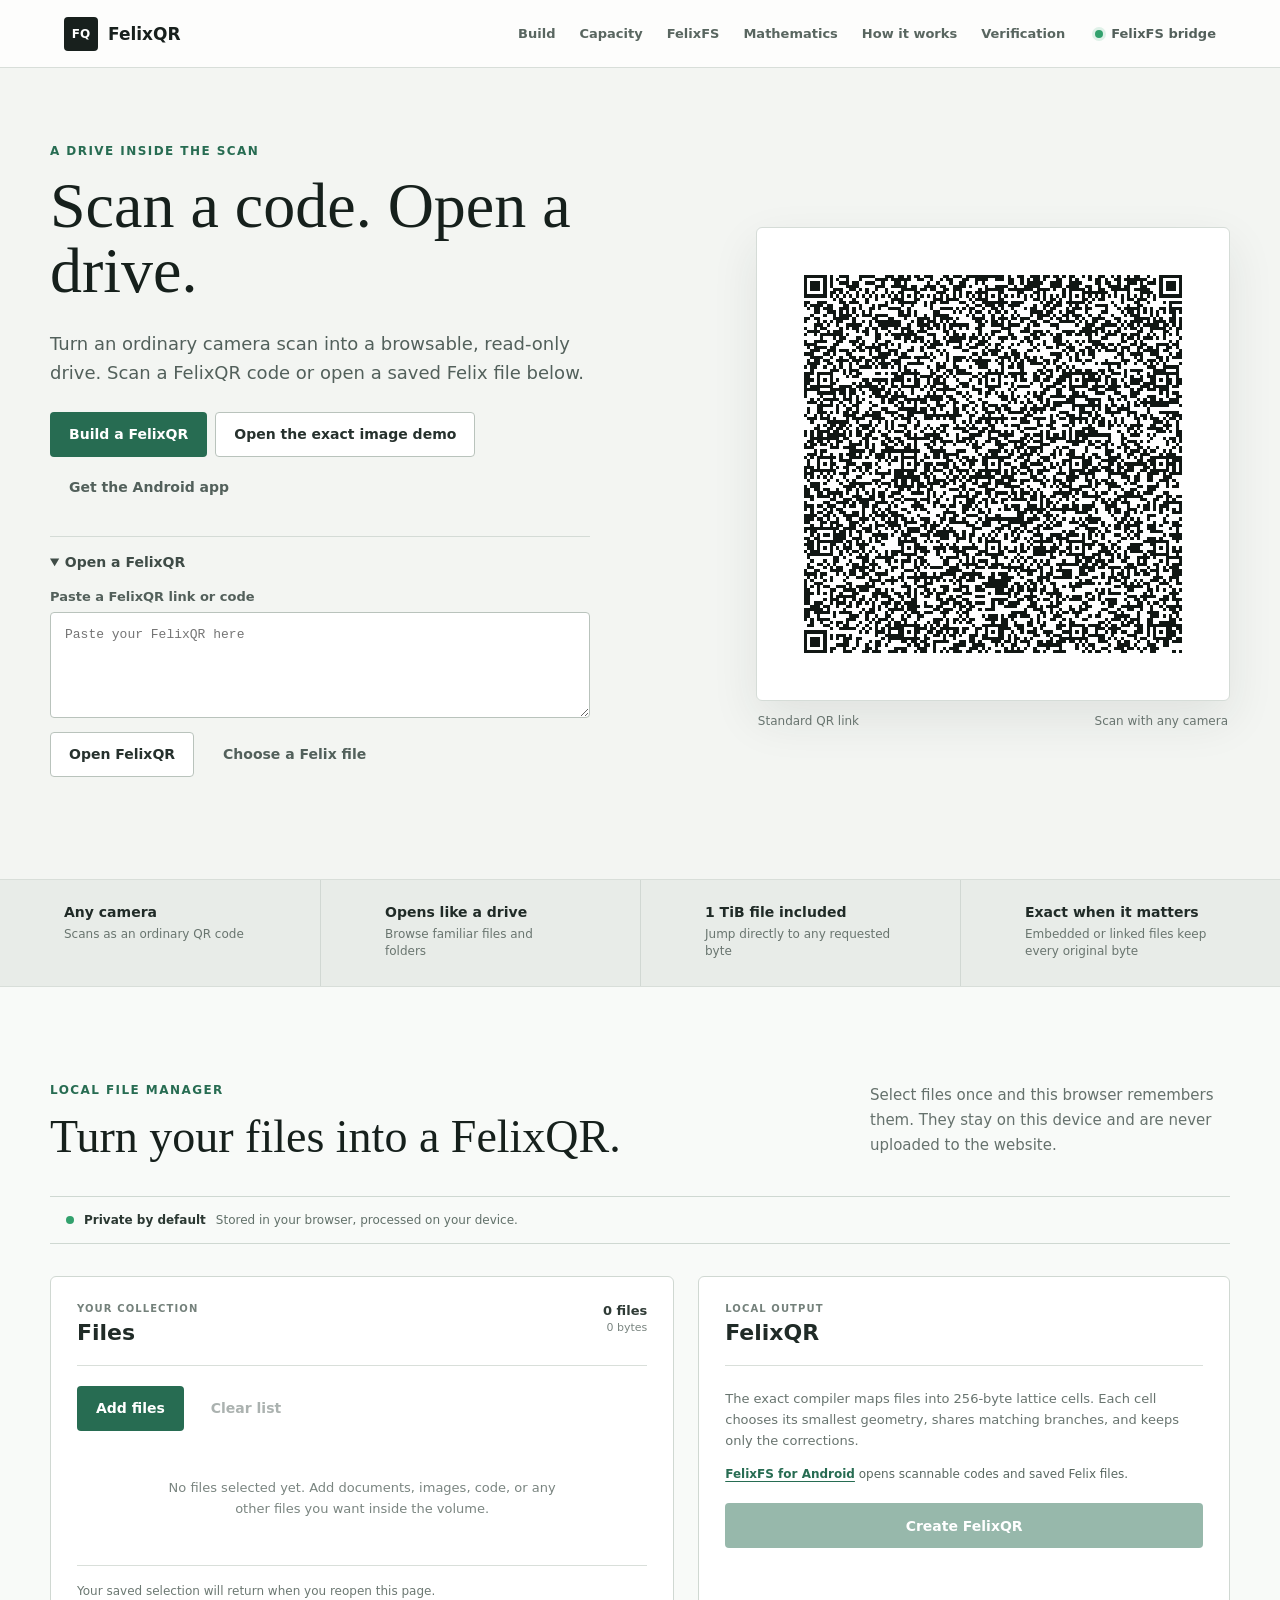
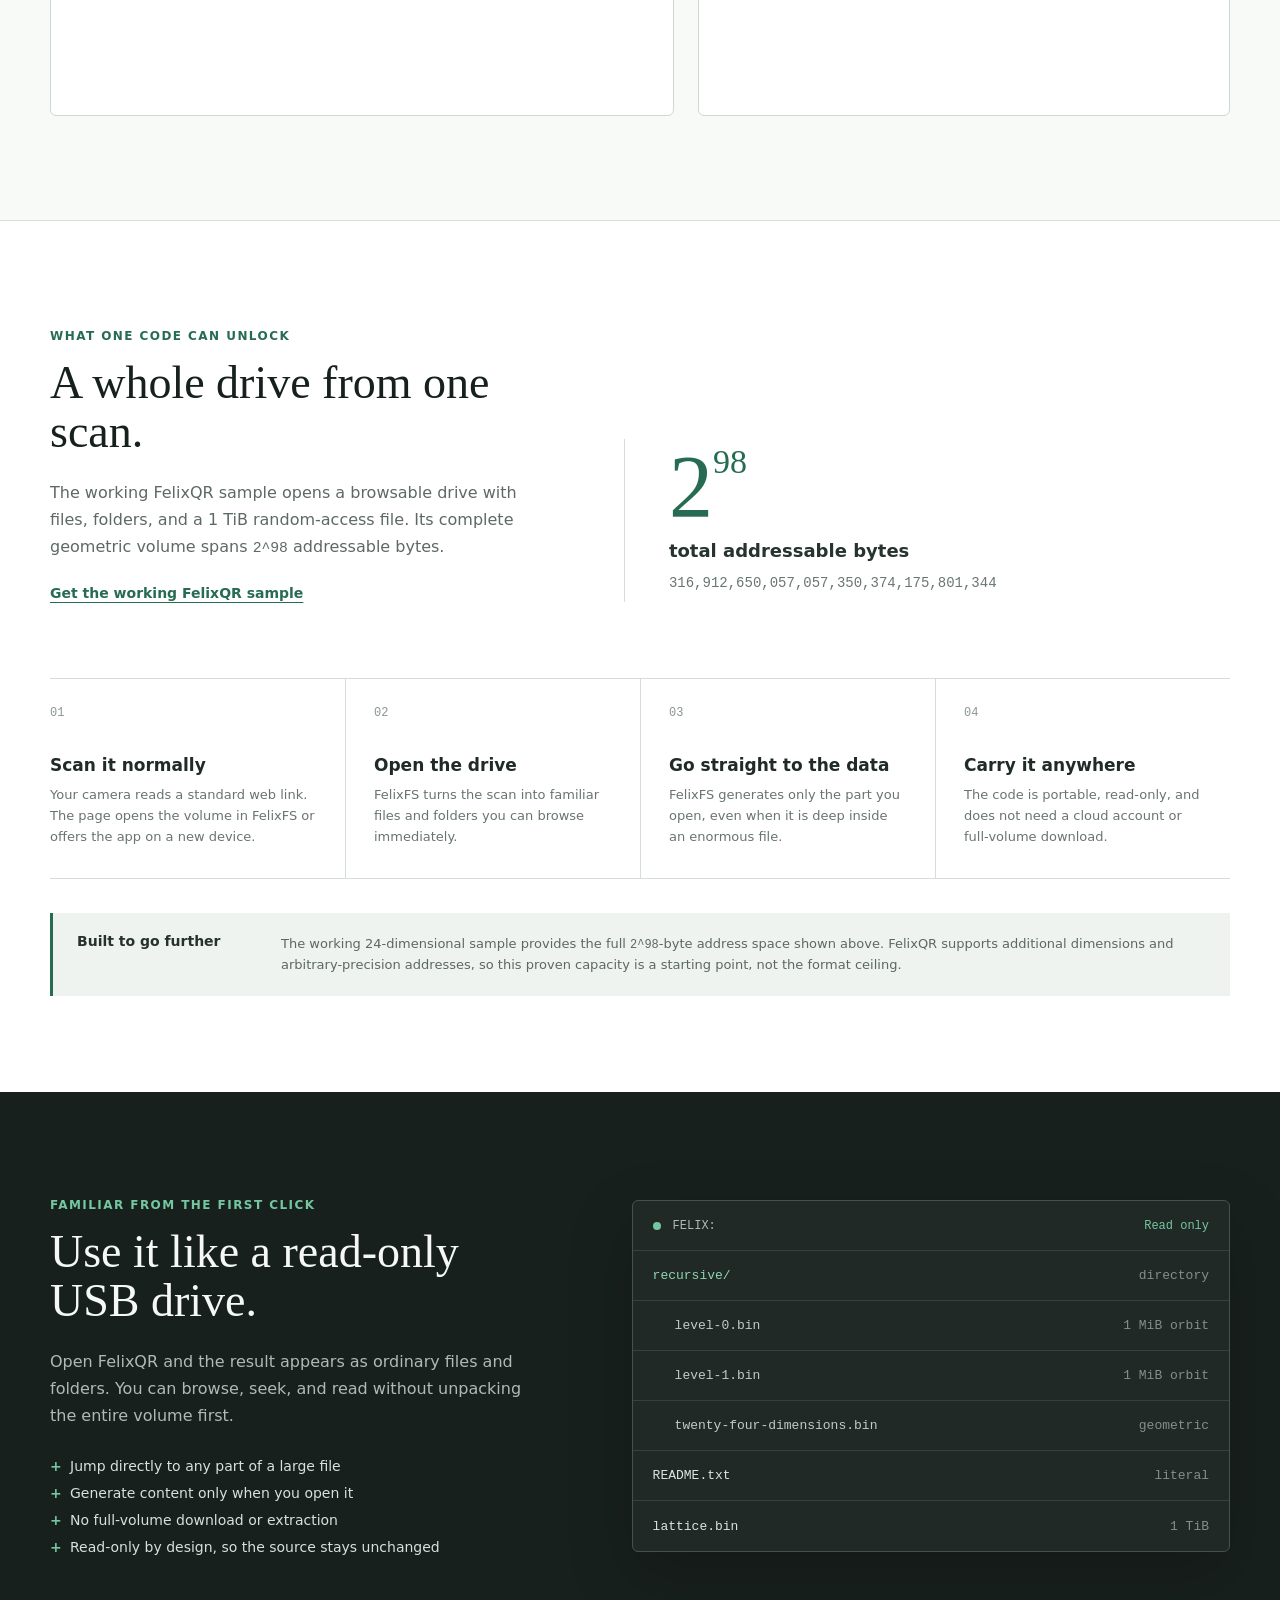
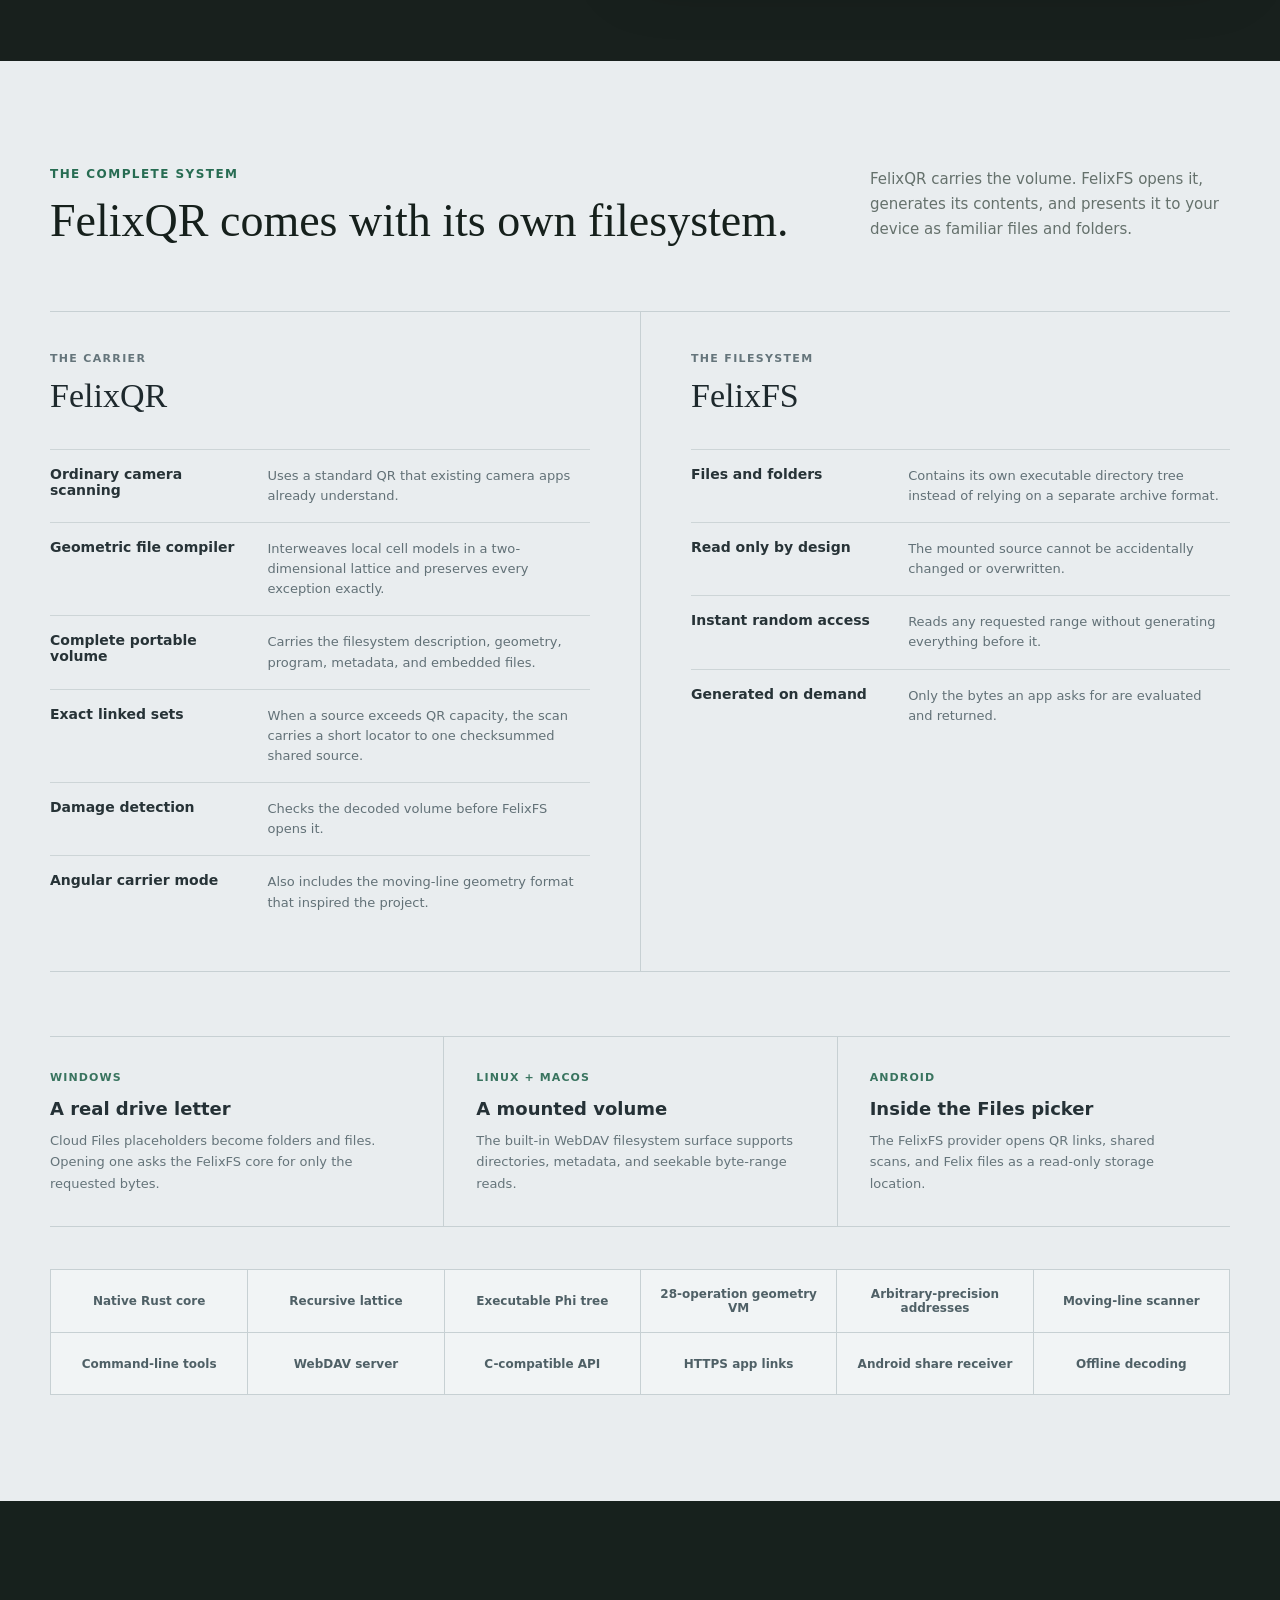
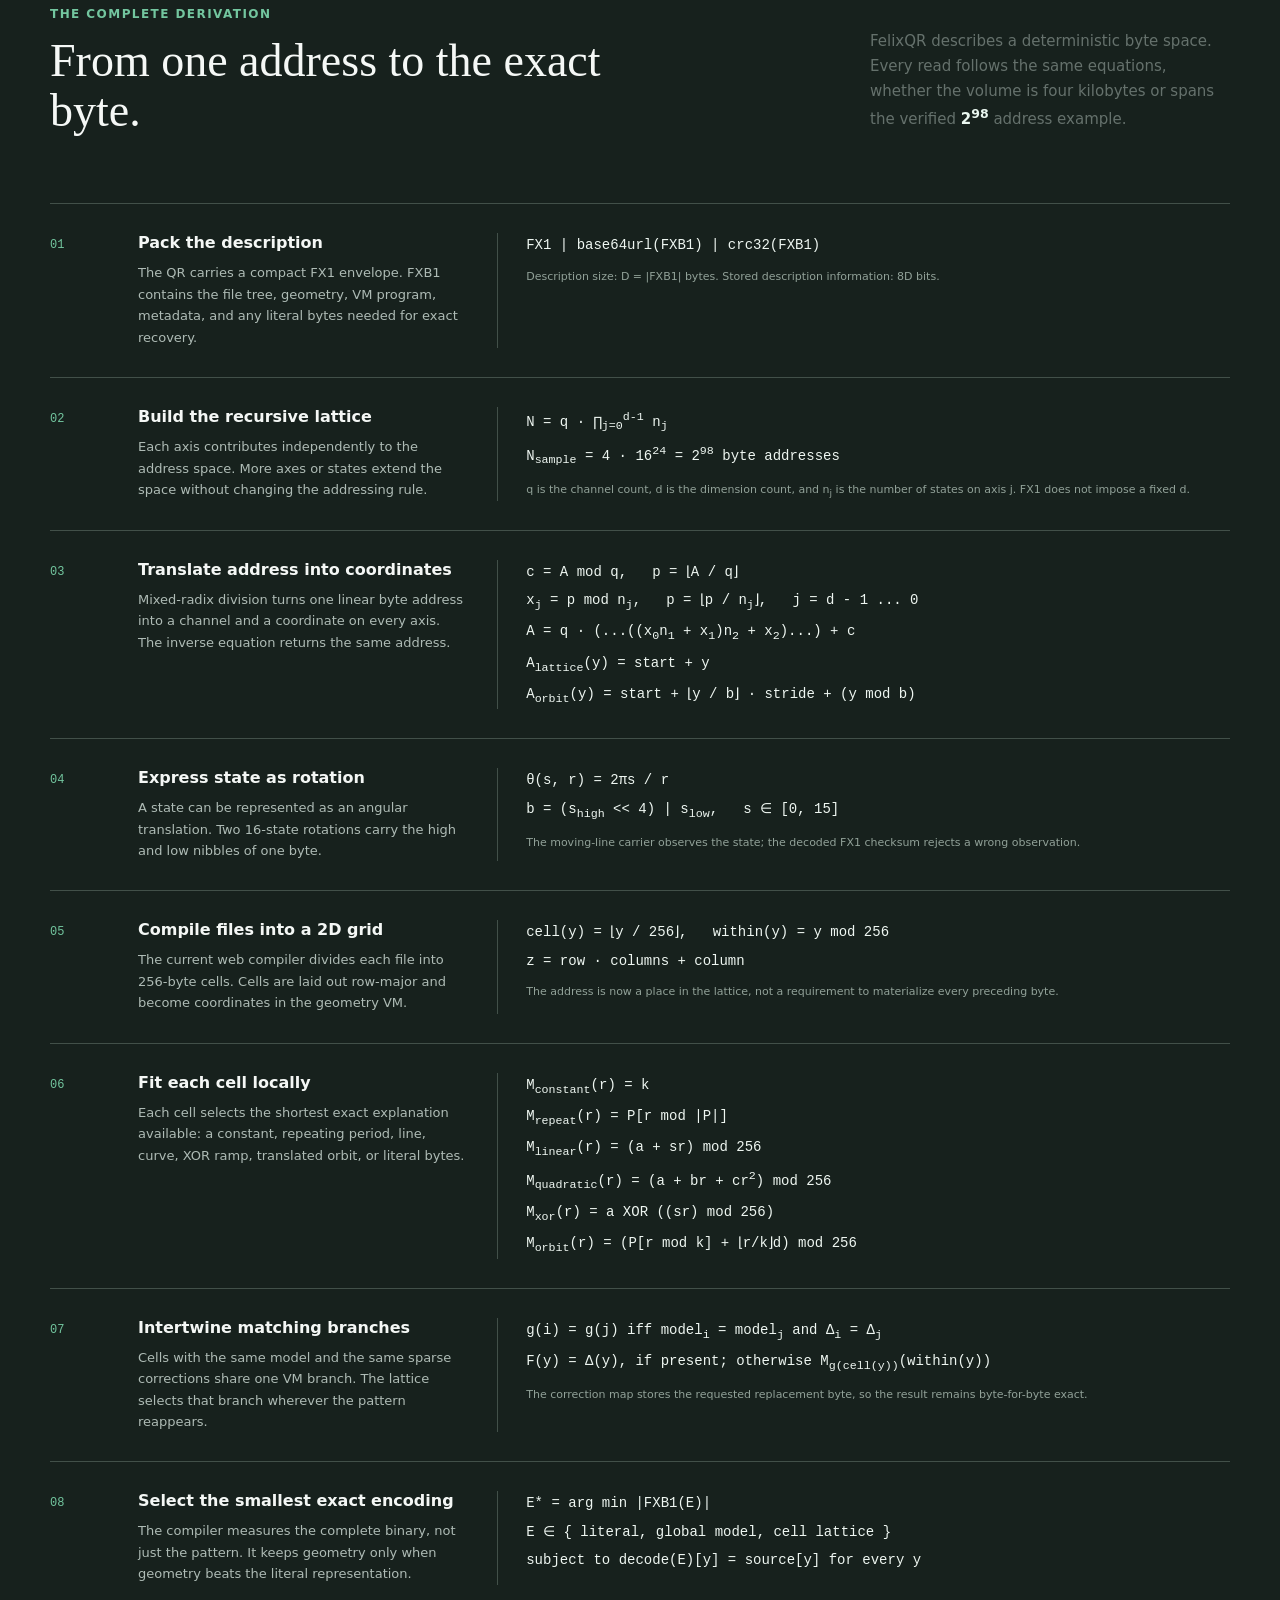
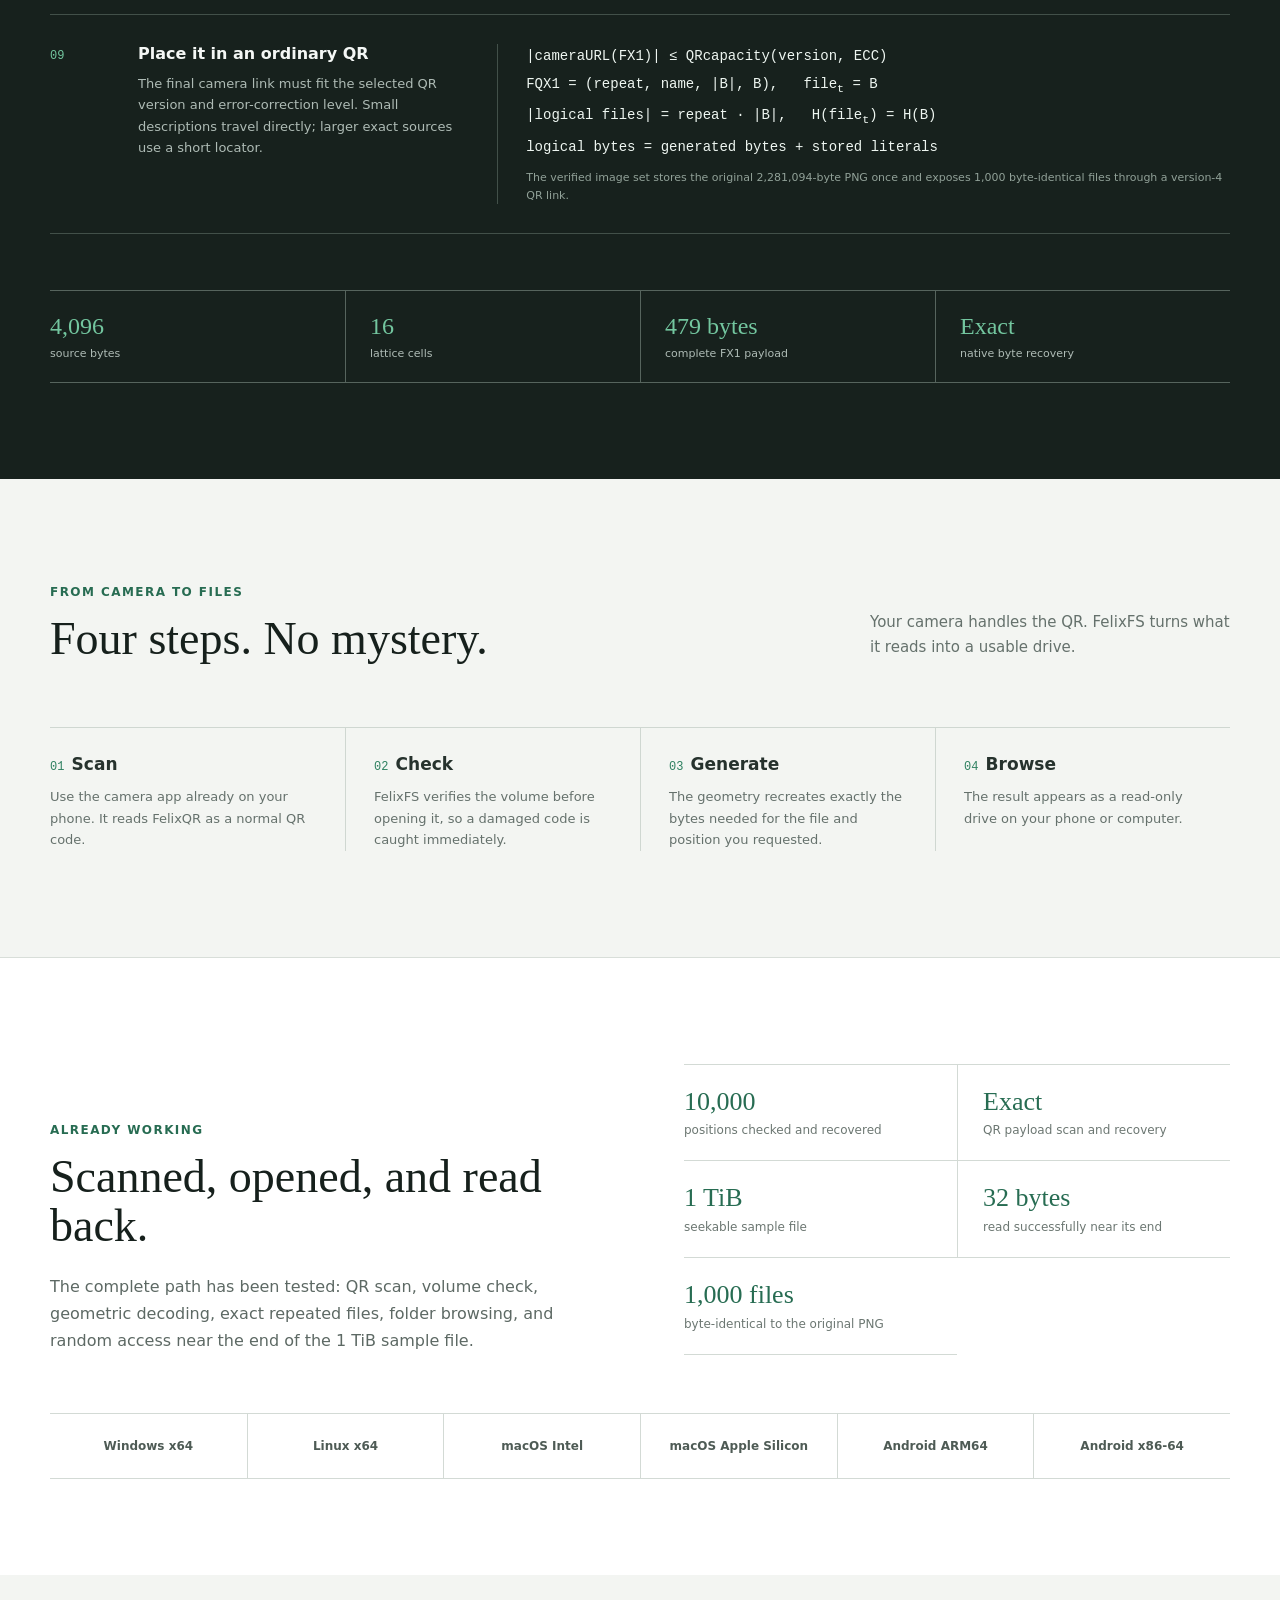
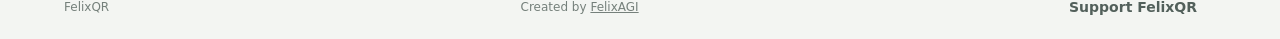
==== commit d0ff16c5: "Fix local JPG collection build and clarify QR output" ====
--- a/open/index.html
+++ b/open/index.html
@@ -126,7 +126,7 @@
               </div>
             </header>
             <p class="output-intro">The exact compiler maps files into 256-byte lattice cells. Each cell chooses its smallest geometry, shares matching branches, and keeps only the corrections.</p>
-            <p class="app-requirement">Install <a href="FelixFS-Android.apk" download>FelixFS for Android</a> once, then use the Open in FelixFS action after scanning.</p>
+            <p class="app-requirement"><a href="FelixFS-Android.apk" download>FelixFS for Android</a> opens scannable codes and saved Felix files.</p>
             <button class="button primary build-button" id="build-felixqr" type="button" disabled>Create FelixQR</button>
 
             <div class="builder-result" id="builder-result" hidden>
@@ -139,10 +139,10 @@
                 <div><dt>Reduced</dt><dd id="result-savings">0 bytes</dd></div>
               </dl>
               <div class="result-actions">
-                <a class="button primary" id="open-built-app" href="">Open in FelixFS</a>
-                <a class="button secondary" id="download-built-fx1" href="">Save Felix file</a>
-                <button class="button tertiary" id="copy-built-link" type="button" hidden>Copy FelixQR link</button>
-                <a class="button secondary" id="download-built-qr" aria-disabled="true">Save QR as PNG</a>
+                <a class="button primary" id="open-built-app" href="" hidden>Open in FelixFS</a>
+                <a class="button secondary" id="download-built-fx1" href="">Save Felix file</a>
+                <button class="button tertiary" id="copy-built-link" type="button" hidden>Copy FelixQR link</button>
+                <a class="button secondary" id="download-built-qr" hidden>Save QR as PNG</a>
               </div>
             </div>
           </section>
@@ -485,8 +485,8 @@
 
   <script src="link.js?v=4"></script>
   <script src="qrcode.bundle.js?v=4"></script>
-  <script src="felix-builder-core.js?v=9"></script>
+  <script src="felix-builder-core.js?v=10"></script>
   <script src="app.js?v=4"></script>
-  <script src="file-manager.js?v=8"></script>
+  <script src="file-manager.js?v=10"></script>
 </body>
 </html>
